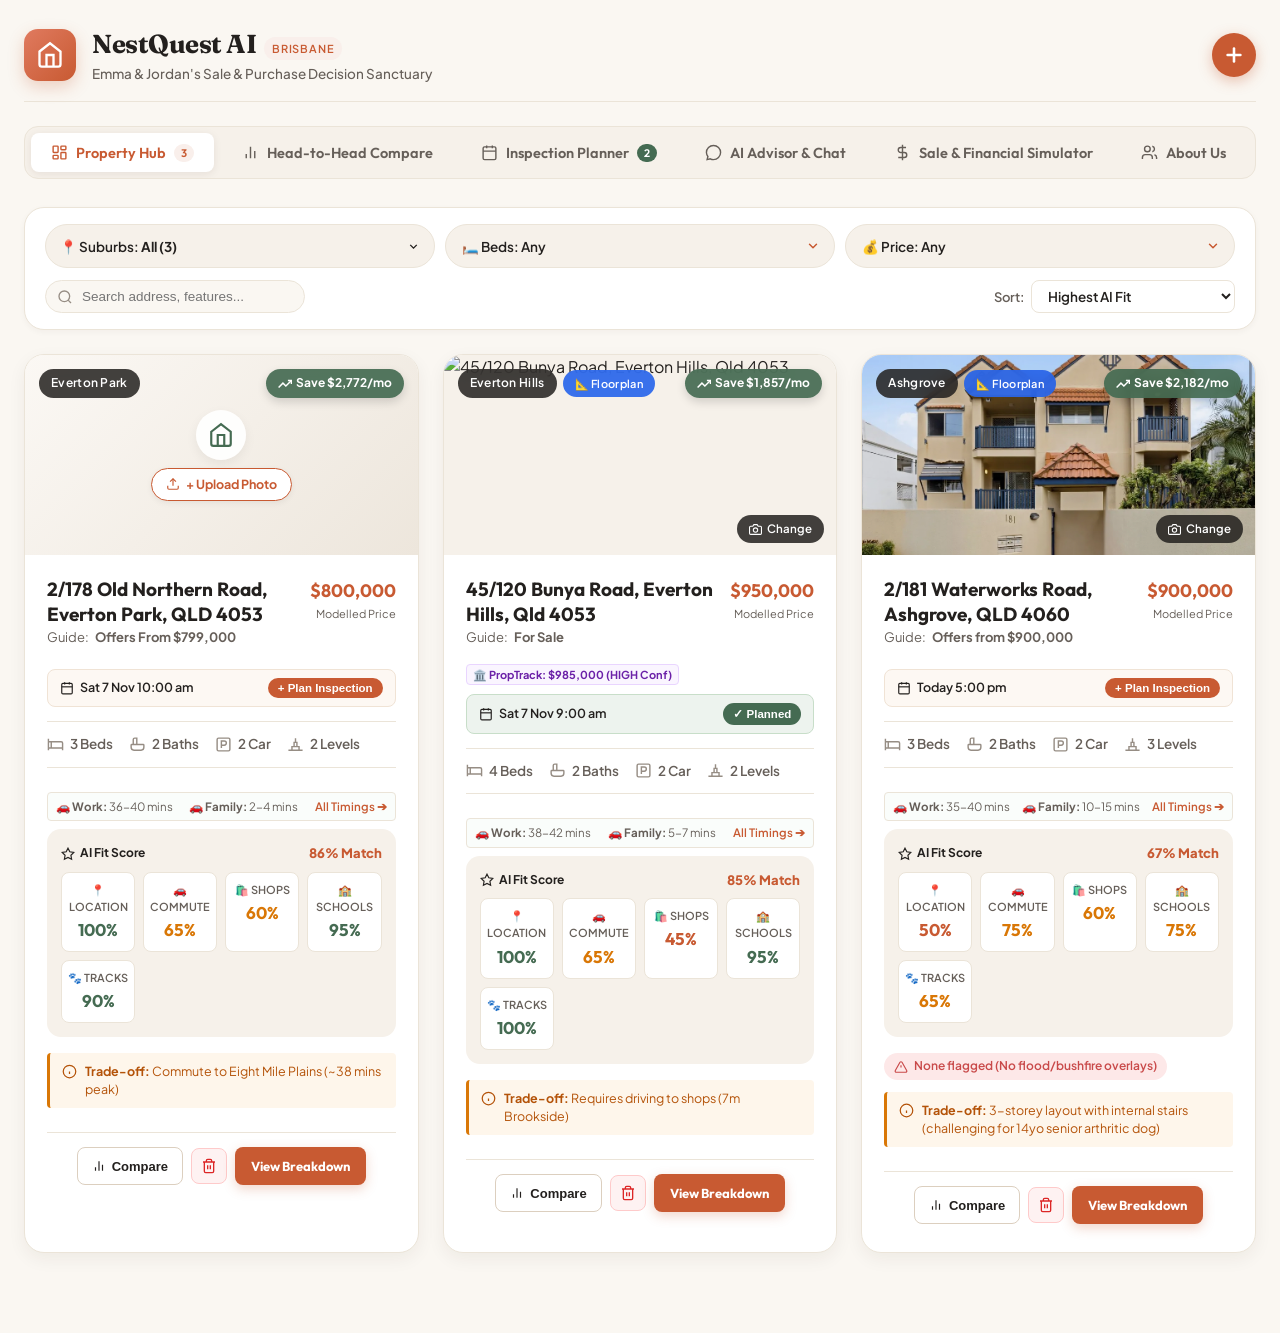
==== index.html @ 303f62ae "Add fail-safe verified URL resolver, click interceptor, localStorage sanitization, and script cache " ====
<!DOCTYPE html>
<html lang="en">
<head>
  <meta charset="UTF-8">
  <meta name="viewport" content="width=device-width, initial-scale=1.0, maximum-scale=1.0, user-scalable=no, viewport-fit=cover">
  <link rel="apple-touch-icon" href="images/apple-touch-icon.png">
  <meta name="apple-mobile-web-app-capable" content="yes">
  <meta name="apple-mobile-web-app-status-bar-style" content="default">
  <meta name="apple-mobile-web-app-title" content="NestQuest AI">
  <meta name="theme-color" content="#FAF7F2">
  <title>NestQuest AI — Emma & Jordan's Property Suite</title>
  <link rel="stylesheet" href="css/style.css">
  <link rel="icon" href="data:image/svg+xml,<svg xmlns=%22http://www.w3.org/2000/svg%22 viewBox=%220 0 100 100%22><text y=%22.9em%22 font-size=%2290%22>🏡</text></svg>">
</head>
<body>

  <div class="app-container">
    <!-- Top Header -->
    <header class="top-header">
      <div class="header-inner">
        <div class="brand-section">
          <div class="brand-icon-wrapper">
            <svg viewBox="0 0 24 24" fill="none" stroke="currentColor" stroke-width="2">
              <path d="m3 9 9-7 9 7v11a2 2 0 0 1-2 2H5a2 2 0 0 1-2-2z"/>
              <polyline points="9 22 9 12 15 12 15 22"/>
            </svg>
          </div>
          <div>
            <h1 class="brand-title">
              NestQuest AI
              <span class="brand-badge">Brisbane</span>
            </h1>
            <p class="brand-subtitle">Emma & Jordan's Sale & Purchase Decision Sanctuary</p>
          </div>
        </div>

        <button class="btn-add-property-corner" id="btn-open-add-modal" title="Add Property" aria-label="Add Property">
          <svg width="22" height="22" viewBox="0 0 24 24" fill="none" stroke="currentColor" stroke-width="2.8" stroke-linecap="round" stroke-linejoin="round">
            <line x1="12" y1="5" x2="12" y2="19"></line>
            <line x1="5" y1="12" x2="19" y2="12"></line>
          </svg>
        </button>
      </div>
    </header>

    <!-- Main Navigation Tabs -->
    <nav class="main-nav">
      <button class="nav-tab-btn active" data-tab="properties">
        <svg viewBox="0 0 24 24" fill="none" stroke="currentColor" stroke-width="2"><rect width="7" height="9" x="3" y="3" rx="1"/><rect width="7" height="5" x="14" y="3" rx="1"/><rect width="7" height="9" x="14" y="12" rx="1"/><rect width="7" height="5" x="3" y="16" rx="1"/></svg>
        Property Hub
        <span class="nav-counter" id="nav-prop-count">5</span>
      </button>

      <button class="nav-tab-btn" data-tab="compare">
        <svg viewBox="0 0 24 24" fill="none" stroke="currentColor" stroke-width="2"><line x1="18" y1="20" x2="18" y2="10"/><line x1="12" y1="20" x2="12" y2="4"/><line x1="6" y1="20" x2="6" y2="14"/></svg>
        Head-to-Head Compare
      </button>

      <button class="nav-tab-btn" data-tab="inspections">
        <svg viewBox="0 0 24 24" fill="none" stroke="currentColor" stroke-width="2"><rect x="3" y="4" width="18" height="18" rx="2" ry="2"/><line x1="16" y1="2" x2="16" y2="6"/><line x1="8" y1="2" x2="8" y2="6"/><line x1="3" y1="10" x2="21" y2="10"/></svg>
        Inspection Planner
        <span class="nav-counter" id="nav-inspection-count" style="display: none; background: var(--sage); color: white;">0</span>
      </button>

      <button class="nav-tab-btn" data-tab="advisor">
        <svg viewBox="0 0 24 24" fill="none" stroke="currentColor" stroke-width="2"><path d="M12 2a10 10 0 0 1 10 10c0 5.523-4.477 10-10 10a9.96 9.96 0 0 1-4.587-1.11L3 22l1.11-4.413A9.96 9.96 0 0 1 2 12C2 6.477 6.477 2 12 2z"/></svg>
        AI Advisor & Chat
      </button>

      <button class="nav-tab-btn" data-tab="finances">
        <svg viewBox="0 0 24 24" fill="none" stroke="currentColor" stroke-width="2"><line x1="12" y1="1" x2="12" y2="23"/><path d="M17 5H9.5a3.5 3.5 0 0 0 0 7h5a3.5 3.5 0 0 1 0 7H6"/></svg>
        Sale & Financial Simulator
      </button>

      <button class="nav-tab-btn" data-tab="about">
        <svg viewBox="0 0 24 24" fill="none" stroke="currentColor" stroke-width="2"><path d="M16 21v-2a4 4 0 0 0-4-4H6a4 4 0 0 0-4 4v2"/><circle cx="9" cy="7" r="4"/><path d="M22 21v-2a4 4 0 0 0-3-3.87"/><path d="M16 3.13a4 4 0 0 1 0 7.75"/></svg>
        About Us
      </button>
    </nav>

    <!-- TAB 1: PROPERTIES HUB -->
    <section id="view-properties" class="tab-view">
      <!-- Toolbar Filters -->
      <div class="filter-toolbar">
        <div class="filter-primary-row">
          <!-- Suburb Multi-Select Button & Popover -->
          <div class="suburb-filter-container" id="suburb-filter-container">
            <button type="button" class="filter-control filter-dropdown-btn" id="btn-toggle-suburb-dropdown" aria-expanded="false">
              <span>📍 Suburbs: <strong id="suburb-filter-summary">All</strong></span>
              <svg width="13" height="13" viewBox="0 0 24 24" fill="none" stroke="currentColor" stroke-width="2.5"><polyline points="6 9 12 15 18 9"/></svg>
            </button>
            <div class="suburb-dropdown-menu" id="suburb-dropdown-menu" style="display: none;">
              <div class="suburb-dropdown-header">
                <span>Filter by Suburb</span>
                <button type="button" class="btn-suburb-action" id="btn-clear-suburbs">Select All</button>
              </div>
              <div class="suburb-checkbox-list" id="suburb-checkbox-list">
                <!-- Populated dynamically from properties -->
              </div>
            </div>
          </div>

          <!-- Bedroom Filter -->
          <select id="filter-bedrooms" class="filter-control filter-control-select">
            <option value="all" selected>🛏️ Beds: Any</option>
            <option value="2">🛏️ 2+ Beds</option>
            <option value="3">🛏️ 3+ Beds</option>
            <option value="4">🛏️ 4+ Beds</option>
          </select>

          <!-- Price Filter -->
          <select id="filter-max-price" class="filter-control filter-control-select">
            <option value="all" selected>💰 Price: Any</option>
            <option value="850000">💰 Under $850k</option>
            <option value="900000">💰 Under $900k</option>
            <option value="950000">💰 Under $950k</option>
            <option value="1000000">💰 Under $1.0M</option>
            <option value="1050000">💰 Under $1.05M</option>
            <option value="1100000">💰 Under $1.1M</option>
          </select>
        </div>

        <div class="filter-secondary-row">
          <div class="search-input-wrapper">
            <svg class="search-icon" width="16" height="16" viewBox="0 0 24 24" fill="none" stroke="currentColor" stroke-width="2"><circle cx="11" cy="11" r="8"></circle><line x1="21" y1="21" x2="16.65" y2="16.65"></line></svg>
            <input type="text" id="property-search" placeholder="Search address, features...">
          </div>

          <div style="display: flex; align-items: center; gap: 6px;">
            <span style="font-size: 13px; color: var(--text-muted); font-weight: 600;">Sort:</span>
            <select id="sort-select" style="padding: 6px 12px; border-radius: var(--radius-sm); border: 1px solid var(--border-light); font-size: 13.5px; font-family: var(--font-sans); background: white; color: #23201E !important; -webkit-text-fill-color: #23201E !important; font-weight: 600;">
              <option value="overall">Highest AI Fit</option>
              <option value="emma">Emma Match %</option>
              <option value="jordan">Jordan Match %</option>
              <option value="pets">Fur Babies Safety</option>
              <option value="savings">Highest Monthly Savings</option>
              <option value="price-asc">Price (Low to High)</option>
              <option value="price-desc">Price (High to Low)</option>
            </select>
          </div>
        </div>
      </div>

      <!-- Properties Grid -->
      <div class="properties-grid" id="properties-grid"></div>
    </section>

    <!-- TAB 2: HEAD-TO-HEAD COMPARE -->
    <section id="view-compare" class="tab-view" style="display: none;">
      <div id="comparison-view-content"></div>
    </section>

    <!-- TAB: INSPECTION PLANNER -->
    <section id="view-inspections" class="tab-view" style="display: none;">
      <div id="inspections-view-content"></div>
    </section>

    <!-- TAB 3: AI ADVISOR & CHAT -->
    <section id="view-advisor" class="tab-view" style="display: none;">
      <div class="ai-advisor-layout">
        <!-- Sidebar with Presets -->
        <aside class="advisor-sidebar">
          <div>
            <h4 style="font-family: var(--font-serif); font-size: 18px; margin-bottom: 6px;">Decision Prompts</h4>
            <p style="font-size: 13px; color: var(--text-muted);">Instant AI analysis tailored to your family setup:</p>
          </div>

          <div class="quick-prompts-list">
            <button class="prompt-btn">🐾 Which property is safest for our 14yo dog & 16yo cat?</button>
            <button class="prompt-btn">⚖️ Break down the Morningside vs Everton compromise</button>
            <button class="prompt-btn">💰 Which property frees up the most monthly cash?</button>
            <button class="prompt-btn">⚠️ Explain the flood & overland flow risks</button>
            <button class="prompt-btn">🚗 Eight Mile Plains commute analysis</button>
          </div>

          <div style="background: var(--bg-card-subtle); padding: 14px; border-radius: var(--radius-md); font-size: 12.5px; color: var(--text-muted); line-height: 1.4;">
            💡 <em>Antigravity Advisor considers your $1.4M home equity release, commute to Eight Mile Plains, and 4 fur babies.</em>
          </div>
        </aside>

        <!-- Chat Panel -->
        <div class="chat-panel">
          <div class="chat-history" id="chat-history-container"></div>
          <div class="chat-input-bar">
            <input type="text" id="ai-chat-input" placeholder="Ask about properties, compromises, loan savings, or dog accessibility...">
            <button class="btn-primary" id="btn-send-chat">
              <svg width="17" height="17" viewBox="0 0 24 24" fill="none" stroke="currentColor" stroke-width="2"><line x1="22" y1="2" x2="11" y2="13"></line><polygon points="22 2 15 22 11 13 2 9 22 2"></polygon></svg>
              Ask
            </button>
          </div>
        </div>
      </div>
    </section>

    <!-- TAB 4: FINANCIAL SIMULATOR -->
    <section id="view-finances" class="tab-view" style="display: none;">
      <div id="financial-simulator-content"></div>
    </section>

    <!-- TAB 5: ABOUT US (WHO WE ARE & LIFE ANCHORS) -->
    <section id="view-about" class="tab-view" style="display: none;">
      <div id="about-view-content"></div>
    </section>
    <section id="view-compass" class="tab-view" style="display: none;">
      <div id="compass-view-content"></div>
    </section>

    <!-- ADD / IMPORT PROPERTY MODAL -->
  <div class="modal-backdrop" id="add-property-modal">
    <div class="modal-card">
      <button class="modal-close-btn" id="btn-close-add-modal">✕</button>
      <h2 class="modal-header-title">Add New Candidate Property</h2>
      <p class="modal-header-subtitle">Drop screenshots into chat for instant AI extraction, paste listing text, or enter manually.</p>

      <!-- Import Subtabs -->
      <div style="display: flex; gap: 8px; margin-bottom: 24px; border-bottom: 1px solid var(--border-light); padding-bottom: 12px; flex-wrap: wrap;">
        <button class="filter-pill active import-tab-btn" data-mode="ai">💬 Drop Screenshots to AI (Recommended)</button>
        <button class="filter-pill import-tab-btn" data-mode="paste">📋 Quick Text Paste</button>
        <button class="filter-pill import-tab-btn" data-mode="form">✍️ Manual Form</button>
      </div>

      <!-- Pane 0: AI Chat Drop (Primary Recommended Workflow) -->
      <div id="import-pane-ai" class="import-subtab-pane">
        <div style="background: linear-gradient(135deg, #F4F7F4 0%, #E8F0E9 100%); border: 1.5px solid var(--sage-light, #C8DEC9); border-radius: var(--radius-md); padding: 22px; margin-bottom: 16px;">
          <div style="display: flex; align-items: center; gap: 12px; margin-bottom: 14px;">
            <div style="width: 48px; height: 48px; background: var(--sage); border-radius: 50%; display: flex; align-items: center; justify-content: center; font-size: 24px; color: white; flex-shrink: 0; box-shadow: var(--shadow-sm);">
              🤖
            </div>
            <div>
              <h3 style="font-family: var(--font-serif); font-size: 20px; color: var(--sage); margin: 0 0 3px 0;">
                The 1-Step Workflow: Just Drop Screenshots in Chat!
              </h3>
              <p style="font-size: 13px; color: var(--text-muted); margin: 0;">
                Zero setup needed. No bookmarklets, no scraping errors, no tedious form typing.
              </p>
            </div>
          </div>

          <div style="background: white; border-radius: var(--radius-sm); padding: 16px 18px; border: 1px solid var(--border-light); margin-bottom: 14px;">
            <h4 style="font-size: 14px; font-weight: 700; color: var(--text-main); margin-bottom: 10px; display: flex; align-items: center; gap: 6px;">
              📱 How it works on your phone:
            </h4>
            <ol style="margin-left: 20px; font-size: 13.5px; line-height: 1.75; color: var(--text-main);">
              <li>Whenever you or Emma find a house on <strong>Realestate.com.au</strong> or <strong>Domain</strong> on your phone:</li>
              <li>Take 1 or 2 quick screenshots of the <strong>photos, price & specs</strong> (or copy the link/text).</li>
              <li>Drop them right here into your <strong>Antigravity AI Assistant chat</strong>!</li>
            </ol>
          </div>

          <div style="background: #FDF8F3; border-left: 3px solid var(--terracotta); padding: 14px; border-radius: 4px; font-size: 13px; color: var(--text-main); line-height: 1.55;">
            <strong>✨ Your AI Assistant automatically:</strong>
            <ul style="margin: 6px 0 0 18px; padding: 0;">
              <li>Extracts address, bedrooms, bathrooms, car spaces, storeys & courtyard</li>
              <li>Crops high-res facade photos and saves architectural floor plans</li>
              <li>Cross-references Property.com.au / PropTrack automated valuations</li>
              <li>Calculates exact Google Maps drive & transit commute times to all family anchors</li>
              <li>Runs the financial simulator & calculates your exact monthly cash freed up</li>
              <li>Scores Emma, Jordan & Fur Baby accessibility match</li>
              <li>Uploads it straight into your live Property Hub!</li>
            </ul>
          </div>

          <div style="text-align: center; margin-top: 18px;">
            <button type="button" class="btn-primary" style="background: var(--sage); border-color: var(--sage); padding: 12px 24px; font-size: 14px; font-weight: 700;" onclick="app.closeAddModal(); app.switchTab('advisor');">
              💬 Open AI Chat to Drop Screenshots ➔
            </button>
          </div>
        </div>
      </div>

      <!-- Pane 1: Smart Paste -->
      <div id="import-pane-paste" class="import-subtab-pane" style="display: none;">
        <div class="form-group" style="margin-bottom: 16px;">
          <div style="display: flex; justify-content: space-between; align-items: baseline; margin-bottom: 4px;">
            <label>Paste Property Description or Raw Listing Text</label>
            <button type="button" id="btn-sample-paste" style="background: none; border: none; color: var(--terracotta); font-size: 12.5px; font-weight: 600; cursor: pointer; text-decoration: underline;">
              Try Sample Listing Text
            </button>
          </div>
          <div style="background: var(--bg-card-subtle); padding: 10px 14px; border-radius: var(--radius-sm); font-size: 12px; color: var(--text-muted); margin-bottom: 10px;">
            <strong>How to use:</strong> Select & copy any text from the property page on Realestate.com.au or Domain, paste it below, and click <strong>AI Parse Text</strong>!
          </div>
          <textarea id="paste-text-input" rows="5" placeholder="Copy & paste any listing text or description here (e.g. '12/40 Wynnum Rd, Morningside. Offers over $950k, 3 Bed, 2 Bath, 2 Car, private courtyard, body corp $1,100 pq...')..."></textarea>
          <div style="display: flex; gap: 10px; margin-top: 10px;">
            <button class="btn-primary" id="btn-parse-paste" type="button">AI Parse Text ➔</button>
          </div>
          <div id="paste-status" style="font-size: 13px; margin-top: 8px;"></div>
        </div>
      </div>

      <!-- Pane 2: Main Form -->
      <div id="import-pane-form" class="import-subtab-pane" style="display: none;">
        <form id="add-property-form">
          <div class="form-grid">
            <div class="form-group">
              <label>Street Address *</label>
              <input type="text" id="form-address" required placeholder="e.g. 5/12 Richmond Road">
            </div>

            <div class="form-group">
              <label>Suburb *</label>
              <select id="form-suburb" required>
                <option value="Ashgrove">Ashgrove</option>
                <option value="Everton Hills">Everton Hills</option>
                <option value="Everton Park">Everton Park</option>
                <option value="Morningside">Morningside</option>
                <option value="McDowall">McDowall</option>
                <option value="Camp Hill">Camp Hill</option>
                <option value="Stafford">Stafford</option>
                <option value="Mitchelton">Mitchelton</option>
                <option value="Kedron">Kedron</option>
                <option value="Coorparoo">Coorparoo</option>
                <option value="Other">Other Brisbane Suburb</option>
              </select>
            </div>

            <div class="form-group">
              <label>Advertised Guide Price</label>
              <input type="text" id="form-guide" placeholder="e.g. Offers over $950,000">
            </div>

            <div class="form-group">
              <label>Modelled Purchase Price ($ AUD) *</label>
              <input type="number" id="form-modelled-price" required value="950000" step="5000">
            </div>

            <div class="form-group">
              <label>Bedrooms</label>
              <input type="number" id="form-bedrooms" value="3" min="1" max="6">
            </div>

            <div class="form-group">
              <label>Bathrooms</label>
              <input type="number" id="form-bathrooms" value="2" step="0.5" min="1" max="5">
            </div>

            <div class="form-group">
              <label>Parking Setup</label>
              <input type="text" id="form-parking" placeholder="e.g. Side-by-side double garage">
            </div>

            <div class="form-group">
              <label>Levels / Storeys</label>
              <select id="form-levels">
                <option value="1">1 Level (Single Level)</option>
                <option value="2" selected>2 Levels (Townhouse)</option>
                <option value="3">3 Levels (Tri-level)</option>
              </select>
            </div>

            <div class="form-group">
              <label>Outdoor Space</label>
              <select id="form-outdoor">
                <option value="Private courtyard" selected>Private Courtyard (Great for Pets)</option>
                <option value="Fenced yard / garden">Fenced Yard / Garden</option>
                <option value="Balconies only">Balconies Only (Stairs for Pets)</option>
              </select>
            </div>

            <div class="form-group">
              <label>Body Corporate ($ / Quarter)</label>
              <input type="number" id="form-body-corp" value="1200" step="50">
            </div>

            <div class="form-group">
              <label>Brisbane Council Risk Overlays</label>
              <select id="form-risk">
                <option value="None flagged" selected>None Flagged (Clean)</option>
                <option value="Flood overlay flagged">Flood Overlay Flagged</option>
                <option value="Overland flow flagged">Overland Flow Flagged</option>
                <option value="Bushfire overlay flagged">Bushfire Overlay Flagged</option>
              </select>
            </div>

            <div class="form-group">
              <label>Key Compromise / Trade-off</label>
              <input type="text" id="form-compromise" placeholder="e.g. 1 car garage or stairs for 14yo dog">
            </div>

            <div class="form-group form-group-full">
              <label>Online Listing Link</label>
              <input type="url" id="form-link" placeholder="https://www.realestate.com.au/...">
            </div>

            <div class="form-group form-group-full">
              <label>Hero Photo URL</label>
              <input type="url" id="form-image-url" placeholder="https://images.unsplash.com/...">
            </div>

            <div class="form-group form-group-full">
              <label>Personal Notes & Impressions</label>
              <textarea id="form-notes" rows="3" placeholder="Inspection impressions, Emma's thoughts, Jordan's feedback..."></textarea>
            </div>
          </div>

          <div style="display: flex; justify-content: flex-end; gap: 12px; margin-top: 24px;">
            <button class="btn-secondary" type="button" onclick="app.closeAddModal()">Cancel</button>
            <button class="btn-primary" type="submit">Save & Run AI Evaluation</button>
          </div>
        </form>
      </div>
    </div>
  </div>

  <!-- PROPERTY DETAIL DRAWER MODAL -->
  <div class="modal-backdrop" id="detail-drawer-modal">
    <div class="modal-card" style="max-width: 840px;">
      <button class="modal-close-btn" onclick="document.getElementById('detail-drawer-modal').classList.remove('open')">✕</button>
      <div id="detail-drawer-content"></div>
    </div>
  </div>

  <!-- HIGH-RES FLOORPLAN VIEWER MODAL -->
  <div class="modal-backdrop" id="floorplan-viewer-modal">
    <div class="modal-card" style="max-width: 960px; max-height: 92vh; text-align: center; padding: 24px;">
      <button class="modal-close-btn" onclick="document.getElementById('floorplan-viewer-modal').classList.remove('open')">✕</button>
      <h3 id="floorplan-modal-title" style="font-family: var(--font-serif); font-size: 20px; margin-bottom: 12px; text-align: left;">Architectural Floor Plan</h3>
      <div style="overflow: auto; max-height: 75vh; border: 1px solid var(--border-light); border-radius: var(--radius-md); background: white; padding: 12px;">
        <img id="floorplan-modal-img" src="" style="max-width: 100%; height: auto; display: block; margin: 0 auto;" alt="Property Floor Plan">
      </div>
      <div style="display: flex; justify-content: flex-end; margin-top: 14px;">
        <button class="btn-primary" onclick="document.getElementById('floorplan-viewer-modal').classList.remove('open')">Close Floor Plan</button>
      </div>
    </div>
  </div>


  <!-- INLINE PROPERTY SPEC EDITOR MODAL -->
  <div class="modal-backdrop" id="spec-edit-modal">
    <div class="modal-card" style="max-width: 460px; padding: 24px;">
      <button class="modal-close-btn" onclick="app.closeSpecEditModal()">✕</button>
      <h3 id="spec-edit-modal-title" style="font-family: var(--font-serif); font-size: 20px; margin-bottom: 8px;">Edit Property Detail</h3>
      <p id="spec-edit-modal-subtitle" style="font-size: 13px; color: var(--text-muted); margin-bottom: 16px;">Update value and recalculate AI scores.</p>
      <div id="spec-edit-modal-body"></div>
      <div style="display: flex; justify-content: flex-end; gap: 10px; margin-top: 20px;">
        <button class="btn-secondary" type="button" onclick="app.closeSpecEditModal()">Cancel</button>
        <button class="btn-primary" type="button" onclick="app.saveSpecEdit()">Save Changes</button>
      </div>
    </div>
  </div>

  <!-- BODY CORPORATE EDITOR MODAL -->
  <div class="modal-backdrop" id="bodycorp-edit-modal">
    <div class="modal-card" style="max-width: 480px; padding: 24px;">
      <button class="modal-close-btn" onclick="app.closeBodyCorpModal()">✕</button>
      <h3 style="font-family: var(--font-serif); font-size: 20px; margin-bottom: 6px;">🏢 Edit Body Corporate</h3>
      <p style="font-size: 13px; color: var(--text-muted); margin-bottom: 16px;">
        Enter either Weekly, Monthly, or Quarterly. The other amounts update automatically.
      </p>
      <div style="display: flex; flex-direction: column; gap: 14px;">
        <div class="form-group">
          <label style="font-size: 13px; font-weight: 700; color: var(--text-main);">Weekly Body Corporate ($/wk):</label>
          <div style="position: relative;">
            <span style="position: absolute; left: 12px; top: 10px; font-weight: 700; color: var(--text-muted);">$</span>
            <input type="number" id="edit-bc-weekly" style="padding-left: 26px;" step="1" oninput="app.handleBcInput('weekly')">
          </div>
          <span style="font-size: 11.5px; color: var(--text-muted);">e.g. /wk for Bunya Road, /wk for Rogers Parade</span>
        </div>
        <div class="form-group">
          <label style="font-size: 13px; font-weight: 700; color: var(--text-main);">Monthly Body Corporate ($/mo):</label>
          <div style="position: relative;">
            <span style="position: absolute; left: 12px; top: 10px; font-weight: 700; color: var(--text-muted);">$</span>
            <input type="number" id="edit-bc-monthly" style="padding-left: 26px;" step="1" oninput="app.handleBcInput('monthly')">
          </div>
        </div>
        <div class="form-group">
          <label style="font-size: 13px; font-weight: 700; color: var(--text-main);">Quarterly Body Corporate ($/qtr):</label>
          <div style="position: relative;">
            <span style="position: absolute; left: 12px; top: 10px; font-weight: 700; color: var(--text-muted);">$</span>
            <input type="number" id="edit-bc-quarterly" style="padding-left: 26px;" step="1" oninput="app.handleBcInput('quarterly')">
          </div>
        </div>
      </div>
      <div style="display: flex; justify-content: flex-end; gap: 10px; margin-top: 22px;">
        <button class="btn-secondary" type="button" onclick="app.closeBodyCorpModal()">Cancel</button>
        <button class="btn-primary" type="button" onclick="app.saveBodyCorpEdit()">Save Body Corporate</button>
      </div>
    </div>
  </div>

  <!-- PARKING EDITOR MODAL -->
  <div class="modal-backdrop" id="parking-edit-modal">
    <div class="modal-card" style="max-width: 460px; padding: 24px;">
      <button class="modal-close-btn" onclick="app.closeParkingModal()">✕</button>
      <h3 style="font-family: var(--font-serif); font-size: 20px; margin-bottom: 6px;">🚗 Edit Parking Configuration</h3>
      <p style="font-size: 13px; color: var(--text-muted); margin-bottom: 16px;">
        Set vehicle spaces and garage layout (vital for Jordan's vehicle and storage needs).
      </p>
      <div style="display: flex; flex-direction: column; gap: 14px;">
        <div class="form-group">
          <label style="font-size: 13px; font-weight: 700;">Number of Car Spaces:</label>
          <select id="edit-parking-spaces">
            <option value="1">1 Car Space</option>
            <option value="2">2 Car Spaces</option>
            <option value="3">3 Car Spaces</option>
            <option value="4">4+ Car Spaces</option>
          </select>
        </div>
        <div class="form-group">
          <label style="font-size: 13px; font-weight: 700;">Parking / Garage Type:</label>
          <select id="edit-parking-type">
            <option value="Double lockup garage (side-by-side)">Double lockup garage (side-by-side)</option>
            <option value="2 car tandem lockup garage">2 car tandem lockup garage</option>
            <option value="Single lockup garage + carport">Single lockup garage + carport</option>
            <option value="Single lockup garage">Single lockup garage</option>
            <option value="Covered carport">Covered carport</option>
            <option value="Open off-street bay">Open off-street bay</option>
          </select>
        </div>
      </div>
      <div style="display: flex; justify-content: flex-end; gap: 10px; margin-top: 22px;">
        <button class="btn-secondary" type="button" onclick="app.closeParkingModal()">Cancel</button>
        <button class="btn-primary" type="button" onclick="app.saveParkingEdit()">Save Parking</button>
      </div>
    </div>
  </div>

  <!-- INSPECTION TIME EDITOR MODAL -->
  <div class="modal-backdrop" id="inspection-edit-modal">
    <div class="modal-card" style="max-width: 480px; padding: 24px;">
      <button class="modal-close-btn" onclick="app.closeInspectionModal()">✕</button>
      <h3 style="font-family: var(--font-serif); font-size: 20px; margin-bottom: 6px;">🗓️ Open Inspection Time</h3>
      <p style="font-size: 13px; color: var(--text-muted); margin-bottom: 16px;">
        Add or update the upcoming open home inspection slot.
      </p>
      <div class="form-group">
        <label style="font-size: 13px; font-weight: 700;">Inspection Schedule Text:</label>
        <input type="text" id="edit-inspection-input" placeholder="e.g. Sat 7 Nov 9:00 am - 9:30 am">
      </div>
      <div style="margin-top: 10px;">
        <span style="font-size: 11.5px; font-weight: 700; color: var(--text-muted);">Quick Presets:</span>
        <div class="suggestion-chips-container" style="margin-top: 6px;">
          <button type="button" class="suggestion-chip" onclick="document.getElementById('edit-inspection-input').value='Sat 7 Nov 9:00 am'">Sat 7 Nov 9:00 am</button>
          <button type="button" class="suggestion-chip" onclick="document.getElementById('edit-inspection-input').value='Sat 7 Nov 10:15 am'">Sat 7 Nov 10:15 am</button>
          <button type="button" class="suggestion-chip" onclick="document.getElementById('edit-inspection-input').value='Sat 7 Nov 11:30 am'">Sat 7 Nov 11:30 am</button>
          <button type="button" class="suggestion-chip" onclick="document.getElementById('edit-inspection-input').value='Thu 5 Nov 4:30 pm'">Thu 5 Nov 4:30 pm</button>
          <button type="button" class="suggestion-chip" onclick="document.getElementById('edit-inspection-input').value='By Private Appointment'">By Appointment</button>
        </div>
      </div>
      <div style="display: flex; justify-content: flex-end; gap: 10px; margin-top: 22px;">
        <button class="btn-secondary" type="button" onclick="app.closeInspectionModal()">Cancel</button>
        <button class="btn-primary" type="button" onclick="app.saveInspectionEdit()">Save Inspection</button>
      </div>
    </div>
  </div>

  <!-- LIFE ANCHOR DESTINATION & ADDRESS MODAL -->
  <div class="modal-backdrop" id="anchor-edit-modal">
    <div class="modal-card" style="max-width: 540px; padding: 24px;">
      <button class="modal-close-btn" onclick="app.closeAnchorModal()">✕</button>
      <h3 id="anchor-modal-title" style="font-family: var(--font-serif); font-size: 20px; margin-bottom: 6px;">📍 Life Anchor Destination</h3>
      <p style="font-size: 13px; color: var(--text-muted); margin-bottom: 16px;">
        Set destination name and street address. NestQuest AI links directly to Google Maps and calculates commute timings for every townhouse.
      </p>
      <div style="display: flex; flex-direction: column; gap: 14px;">
        <div class="form-group">
          <label style="font-size: 13px; font-weight: 700;">Destination Name:</label>
          <input type="text" id="edit-anchor-name" placeholder="e.g. Callum & Kaitlin, Eight Mile Plains Work, Gym...">
        </div>
        <div class="form-group">
          <label style="font-size: 13px; font-weight: 700;">Street Address or Suburb (Google Maps Verified):</label>
          <input type="text" id="edit-anchor-address" list="suggested-brisbane-addresses" placeholder="e.g. Rogers Parade West, Everton Park QLD 4053" oninput="app.updateAnchorMapsPreview()">
          <datalist id="suggested-brisbane-addresses">
            <option value="81 Technology Office Park, Eight Mile Plains QLD 4113">Work (Eight Mile Plains)</option>
            <option value="Rogers Parade West, Everton Park QLD 4053">Callum & Kaitlin</option>
            <option value="Carindale / Belmont QLD 4152">Emma's Parents</option>
            <option value="Strathpine QLD 4500">Jordan's Parents</option>
            <option value="Queen Street Mall, Brisbane City QLD 4000">Brisbane CBD</option>
            <option value="Airport Drive, Brisbane Airport QLD 4008">Brisbane Airport</option>
            <option value="Brookside Shopping Centre, 159 Osborne Rd, Mitchelton QLD 4053">Brookside Shopping Centre</option>
            <option value="Wynnum Road Cafés, Morningside QLD 4170">Wynnum Rd Cafés</option>
            <option value="Westfield Chermside, Gympie Rd, Chermside QLD 4032">Westfield Chermside</option>
            <option value="Ferny Grove Train Station, Ferny Grove QLD 4055">Ferny Grove Station</option>
            <option value="South Bank Parklands, South Brisbane QLD 4101">South Bank</option>
          </datalist>
        </div>
        <div>
          <span style="font-size: 11.5px; font-weight: 700; color: var(--text-muted);">Quick Address Presets:</span>
          <div class="suggestion-chips-container" style="margin-top: 6px;">
            <button type="button" class="suggestion-chip" onclick="app.setAnchorAddressPreset('81 Technology Office Park, Eight Mile Plains QLD 4113')">📍 Eight Mile Plains Work</button>
            <button type="button" class="suggestion-chip" onclick="app.setAnchorAddressPreset('Rogers Parade West, Everton Park QLD 4053')">📍 Callum & Kaitlin</button>
            <button type="button" class="suggestion-chip" onclick="app.setAnchorAddressPreset('Carindale / Belmont QLD 4152')">📍 Emma's Parents</button>
            <button type="button" class="suggestion-chip" onclick="app.setAnchorAddressPreset('Strathpine QLD 4500')">📍 Jordan's Parents</button>
            <button type="button" class="suggestion-chip" onclick="app.setAnchorAddressPreset('Brookside Shopping Centre, 159 Osborne Rd, Mitchelton QLD 4053')">📍 Brookside Retail</button>
            <button type="button" class="suggestion-chip" onclick="app.setAnchorAddressPreset('Wynnum Road Cafés, Morningside QLD 4170')">📍 Morningside Cafés</button>
            <button type="button" class="suggestion-chip" onclick="app.setAnchorAddressPreset('Queen Street Mall, Brisbane City QLD 4000')">📍 Brisbane CBD</button>
            <button type="button" class="suggestion-chip" onclick="app.setAnchorAddressPreset('Airport Drive, Brisbane Airport QLD 4008')">📍 Brisbane Airport</button>
          </div>
        </div>
        <div id="anchor-maps-preview" style="font-size: 12px; color: var(--sage); padding: 8px 12px; background: var(--bg-sage-soft); border-radius: 4px; display: none;"></div>
      </div>
      <div style="display: flex; justify-content: flex-end; gap: 10px; margin-top: 22px;">
        <button class="btn-secondary" type="button" onclick="app.closeAnchorModal()">Cancel</button>
        <button class="btn-primary" type="button" onclick="app.saveAnchorModal()">Save Destination</button>
      </div>
    </div>
  </div>

  <!-- ADD BUDGET CATEGORY MODAL -->
  <div class="modal-backdrop" id="budget-category-modal">
    <div class="modal-card" style="max-width: 440px; padding: 24px;">
      <button class="modal-close-btn" onclick="app.closeBudgetCategoryModal()">✕</button>
      <h3 style="font-family: var(--font-serif); font-size: 20px; margin-bottom: 6px;">+ Add Budget Category</h3>
      <p style="font-size: 13px; color: var(--text-muted); margin-bottom: 16px;">
        Add a regular household expense or savings category.
      </p>
      <div style="display: flex; flex-direction: column; gap: 14px;">
        <div class="form-group">
          <label style="font-size: 13px; font-weight: 700;">Category Name:</label>
          <input type="text" id="new-budget-name" placeholder="e.g. Health & Fitness, Entertainment, Dining...">
        </div>
        <div class="form-group">
          <label style="font-size: 13px; font-weight: 700;">Expense Amount ($ AUD):</label>
          <input type="number" id="new-budget-amount" placeholder="e.g. 50" step="1">
        </div>
        <div class="form-group">
          <label style="font-size: 13px; font-weight: 700;">Billing Frequency:</label>
          <select id="new-budget-freq" style="padding: 10px; font-size: 14px; border-radius: 4px; border: 1px solid var(--border-medium);">
            <option value="weekly">Weekly ($/wk)</option>
            <option value="monthly">Monthly ($/mo)</option>
            <option value="yearly">Yearly ($/yr)</option>
          </select>
        </div>
      </div>
      <div style="display: flex; justify-content: flex-end; gap: 10px; margin-top: 22px;">
        <button class="btn-secondary" type="button" onclick="app.closeBudgetCategoryModal()">Cancel</button>
        <button class="btn-primary" type="button" onclick="app.saveNewBudgetCategory()">Add Category</button>
      </div>
    </div>
  </div>

  <!-- Mobile Phone Connection Modal -->
  <div class="modal-backdrop" id="mobile-connect-modal">
    <div class="modal-card" style="max-width: 520px; padding: 26px;">
      <button class="modal-close-btn" onclick="app.closeMobileConnectModal()">✕</button>
      <div style="display: flex; align-items: center; gap: 10px; margin-bottom: 6px;">
        <span style="font-size: 26px;">📱</span>
        <h3 style="font-family: var(--font-serif); font-size: 22px; margin: 0; color: var(--text-main);">
          Use on Jordan & Emma's Phones
        </h3>
      </div>
      <p style="font-size: 13.5px; color: var(--text-muted); margin-bottom: 20px; line-height: 1.5;">
        NestQuest AI is fully mobile-optimised. Both of you can browse townhouses, view floor plans, check driving times, and log inspection ratings simultaneously right from your phones!
      </p>

      <!-- Card 1: Home Wi-Fi Setup -->
      <div style="background: #FFFDF9; border: 1.5px solid #F0E3D5; border-radius: var(--radius-md); padding: 18px; margin-bottom: 16px;">
        <div style="display: flex; justify-content: space-between; align-items: center; margin-bottom: 12px;">
          <strong style="font-size: 15px; color: var(--text-main); display: flex; align-items: center; gap: 6px;">
            📶 Option 1: At Home (Same Wi-Fi)
          </strong>
          <span style="font-size: 11px; font-weight: 700; background: var(--bg-sage-soft); color: var(--sage); padding: 3px 8px; border-radius: 12px;">READY NOW</span>
        </div>

        <div style="display: flex; gap: 18px; align-items: center; flex-wrap: wrap;">
          <div style="background: white; padding: 10px; border: 1px solid var(--border-medium); border-radius: var(--radius-sm); text-align: center;">
            <img src="https://api.qrserver.com/v1/create-qr-code/?size=160x160&data=http%3A%2F%2F192.168.1.30%3A8550" alt="Scan to open on phone" width="140" height="140" style="display: block;">
            <span style="font-size: 10px; color: var(--text-muted); margin-top: 4px; display: block;">Point Camera to Scan</span>
          </div>

          <div style="flex: 1; min-width: 200px;">
            <div style="font-size: 12.5px; color: var(--text-muted); margin-bottom: 6px;">Or type this URL into Safari/Chrome:</div>
            <div style="background: white; border: 1px solid var(--border-medium); border-radius: 4px; padding: 8px 10px; font-family: monospace; font-size: 14px; font-weight: 700; color: var(--terracotta); display: flex; justify-content: space-between; align-items: center;">
              <span>http://192.168.1.30:8550</span>
              <button type="button" class="btn-secondary" style="padding: 2px 8px; font-size: 11px;" onclick="navigator.clipboard.writeText('http://192.168.1.30:8550'); alert('Copied URL to clipboard!');">Copy</button>
            </div>
            <div style="font-size: 11.5px; color: var(--text-muted); margin-top: 6px;">
              Alternative: <code style="color: var(--text-main);">http://Emmas-MacBook-Air.local:8550</code>
            </div>
          </div>
        </div>

        <div style="background: var(--bg-card-subtle); border-radius: var(--radius-sm); padding: 10px 14px; margin-top: 14px; font-size: 12.5px; color: var(--text-main); line-height: 1.45;">
          <strong>📲 How to save it as an App on your Home Screen:</strong>
          <div style="margin-top: 4px;">• <strong>iPhone (Safari):</strong> Tap the <strong>Share</strong> button (box with upward arrow) ➔ Scroll down & tap <strong>"Add to Home Screen"</strong>.</div>
          <div style="margin-top: 2px;">• <strong>Android (Chrome):</strong> Tap the <strong>3 dots (menu)</strong> ➔ Tap <strong>"Add to Home screen"</strong> (or "Install app").</div>
        </div>
      </div>

      <!-- Card 2: Away from Home / 4G Inspections -->
      <div style="background: #FAFDFB; border: 1px solid var(--border-light); border-radius: var(--radius-md); padding: 14px 16px; font-size: 13px;">
        <strong style="color: var(--text-main); display: flex; align-items: center; gap: 6px; margin-bottom: 6px;">
          🚗 Option 2: Out at Open Home Inspections (4G / 5G Mobile Data)
        </strong>
        <p style="color: var(--text-muted); margin: 0 0 10px 0; font-size: 12.5px; line-height: 1.45;">
          The local Wi-Fi address works while you are at home or when the Mac is on the same network. When you're out driving between inspections on Saturday, you have two great options:
        </p>
        <div style="display: flex; flex-direction: column; gap: 6px; font-size: 12px; color: var(--text-main);">
          <div>• <strong>Free Cloud URL (Vercel / Netlify / GitHub Pages):</strong> We can deploy this static suite in 1 minute to a private live URL like <code>https://nestquest.vercel.app</code> that you and Emma can access anywhere on Earth from your phones.</div>
          <div>• <strong>Personal Hotspot:</strong> Connect your Mac to your phone's personal hotspot in the car, or run a free Cloudflare tunnel.</div>
        </div>
      </div>

      <div style="display: flex; justify-content: flex-end; margin-top: 20px;">
        <button class="btn-primary" type="button" onclick="app.closeMobileConnectModal()">Got it, thanks!</button>
      </div>
    </div>
  </div>

  <!-- Scripts -->
  <script src="js/calculator.js?v=20261104_1625"></script>
  <script src="js/ai-engine.js?v=20261104_1625"></script>
  <script src="js/scraper.js?v=20261104_1625"></script>
  <script src="js/app.js?v=20261104_1625"></script>
</body>
</html>
---- css/style.css ----
/* -------------------------------------------------------------
   NestQuest AI / Property Hunter - Warm & Modern Design System
   Designed for Jordan & Emma's Home Sale & Purchase Journey
   ------------------------------------------------------------- */

@import url('https://fonts.googleapis.com/css2?family=Fraunces:ital,opsz,wght@0,9..144,400;0,9..144,600;0,9..144,700;1,9..144,400&family=Plus+Jakarta+Sans:wght@400;500;600;700&family=Outfit:wght@400;500;600;700&display=swap');

:root {
  /* Warm modern color palette */
  --bg-main: #FAF7F2;
  --bg-card: #FFFFFF;
  --bg-card-subtle: #F6F1EA;
  --bg-accent-soft: #F9EFEB;
  --bg-sage-soft: #EDF3EE;
  --bg-amber-soft: #FEF6EB;

  --border-light: #EBE4D8;
  --border-medium: #DCCFBF;
  --border-focus: #C85A32;

  --text-main: #23201E;
  --text-muted: #665F59;
  --text-subtle: #968D84;

  /* Accent hues */
  --terracotta: #C85A32;
  --terracotta-hover: #AF4C27;
  --terracotta-dark: #8C3717;
  --sage: #456B52;
  --sage-hover: #375641;
  --honey: #D97706;
  --honey-dark: #B45309;
  --rose-alert: #C94A4A;
  --rose-soft: #FDE8E8;

  /* Typography */
  --font-serif: 'Fraunces', Georgia, serif;
  --font-sans: 'Plus Jakarta Sans', -apple-system, BlinkMacSystemFont, sans-serif;
  --font-display: 'Outfit', 'Plus Jakarta Sans', sans-serif;

  /* Shadows */
  --shadow-sm: 0 2px 6px rgba(45, 30, 20, 0.04);
  --shadow-md: 0 6px 18px rgba(45, 30, 20, 0.06);
  --shadow-lg: 0 14px 34px rgba(45, 30, 20, 0.08);
  --shadow-hover: 0 16px 40px rgba(45, 30, 20, 0.12);

  --radius-sm: 8px;
  --radius-md: 14px;
  --radius-lg: 20px;
  --radius-full: 9999px;
}

* {
  box-sizing: border-box;
  margin: 0;
  padding: 0;
}

body {
  font-family: var(--font-sans);
  background-color: var(--bg-main);
  color: var(--text-main);
  line-height: 1.55;
  -webkit-font-smoothing: antialiased;
  min-height: 100vh;
}

/* Base Container */
.app-container {
  max-width: 1360px;
  margin: 0 auto;
  padding: 0 24px 80px 24px;
}

/* Top App Header */
.top-header {
  padding: 24px 0 16px 0;
  border-bottom: 1px solid var(--border-light);
  margin-bottom: 24px;
}

.header-inner {
  display: flex !important;
  flex-direction: row !important;
  justify-content: space-between !important;
  align-items: center !important;
  width: 100% !important;
  gap: 14px;
}

.brand-section {
  display: flex;
  align-items: center;
  gap: 16px;
}

.brand-icon-wrapper {
  width: 52px;
  height: 52px;
  background: linear-gradient(135deg, #E07A5F 0%, #C85A32 100%);
  border-radius: var(--radius-md);
  display: flex;
  align-items: center;
  justify-content: center;
  color: white;
  box-shadow: 0 6px 16px rgba(200, 90, 50, 0.25);
}

.brand-icon-wrapper svg {
  width: 28px;
  height: 28px;
}

.brand-title {
  font-family: var(--font-serif);
  font-size: 26px;
  font-weight: 700;
  color: var(--text-main);
  letter-spacing: -0.5px;
  display: flex;
  align-items: baseline;
  gap: 8px;
}

.brand-badge {
  font-family: var(--font-sans);
  font-size: 11px;
  font-weight: 600;
  text-transform: uppercase;
  letter-spacing: 0.8px;
  background-color: var(--bg-accent-soft);
  color: var(--terracotta);
  padding: 3px 8px;
  border-radius: var(--radius-full);
}

.brand-subtitle {
  font-size: 13.5px;
  color: var(--text-muted);
  font-weight: 500;
}

/* Quick Stats Bar in Header */
.header-quick-stats {
  display: flex;
  align-items: center;
  gap: 12px;
  flex-wrap: wrap;
}

.quick-stat-chip {
  background: var(--bg-card);
  border: 1px solid var(--border-light);
  border-radius: var(--radius-full);
  padding: 7px 16px;
  display: flex;
  align-items: center;
  gap: 10px;
  font-size: 13px;
  color: var(--text-muted);
  box-shadow: var(--shadow-sm);
}

.quick-stat-chip strong {
  color: var(--text-main);
  font-weight: 700;
}

.quick-stat-chip .dot-green {
  width: 8px;
  height: 8px;
  background-color: var(--sage);
  border-radius: 50%;
}

.quick-stat-chip .dot-terracotta {
  width: 8px;
  height: 8px;
  background-color: var(--terracotta);
  border-radius: 50%;
}

/* Navigation Tabs */
.main-nav {
  display: flex;
  gap: 8px;
  background-color: var(--bg-card-subtle);
  padding: 6px;
  border-radius: var(--radius-md);
  border: 1px solid var(--border-light);
  margin-bottom: 28px;
  overflow-x: auto;
}

.nav-tab-btn {
  border: none;
  background: transparent;
  padding: 10px 20px;
  border-radius: var(--radius-sm);
  font-family: var(--font-display);
  font-size: 14.5px;
  font-weight: 600;
  color: var(--text-muted);
  cursor: pointer;
  display: flex;
  align-items: center;
  gap: 8px;
  transition: all 0.2s ease;
  white-space: nowrap;
}

.nav-tab-btn svg {
  width: 17px;
  height: 17px;
  transition: transform 0.2s ease;
}

.nav-tab-btn:hover {
  color: var(--text-main);
  background-color: rgba(255, 255, 255, 0.5);
}

.nav-tab-btn.active {
  background-color: var(--bg-card);
  color: var(--terracotta);
  box-shadow: 0 2px 8px rgba(45, 30, 20, 0.08);
}

.nav-tab-btn.active svg {
  color: var(--terracotta);
}

.nav-counter {
  font-size: 11px;
  background-color: var(--bg-accent-soft);
  color: var(--terracotta);
  padding: 2px 7px;
  border-radius: var(--radius-full);
}

/* Action Buttons */
.btn-primary {
  background-color: var(--terracotta);
  color: white;
  border: none;
  padding: 10px 20px;
  border-radius: var(--radius-md);
  font-family: var(--font-display);
  font-size: 14px;
  font-weight: 600;
  cursor: pointer;
  display: inline-flex;
  align-items: center;
  gap: 8px;
  transition: all 0.2s ease;
  box-shadow: 0 4px 12px rgba(200, 90, 50, 0.25);
}

.btn-primary:hover {
  background-color: var(--terracotta-hover);
  transform: translateY(-1px);
  box-shadow: 0 6px 16px rgba(200, 90, 50, 0.3);
}

.btn-secondary {
  background-color: var(--bg-card);
  color: var(--text-main);
  border: 1px solid var(--border-medium);
  padding: 9px 18px;
  border-radius: var(--radius-md);
  font-family: var(--font-display);
  font-size: 14px;
  font-weight: 600;
  cursor: pointer;
  display: inline-flex;
  align-items: center;
  gap: 8px;
  transition: all 0.2s ease;
}

.btn-secondary:hover {
  background-color: var(--bg-card-subtle);
  border-color: var(--text-muted);
}

.btn-sage {
  background-color: var(--sage);
  color: white;
  border: none;
  padding: 9px 18px;
  border-radius: var(--radius-md);
  font-family: var(--font-display);
  font-size: 14px;
  font-weight: 600;
  cursor: pointer;
  display: inline-flex;
  align-items: center;
  gap: 8px;
  transition: all 0.2s ease;
  box-shadow: 0 4px 12px rgba(69, 107, 82, 0.2);
}

.btn-sage:hover {
  background-color: var(--sage-hover);
  transform: translateY(-1px);
}

.btn-outline-danger {
  background: transparent;
  color: var(--rose-alert);
  border: 1px solid #F5C6C6;
  padding: 8px 14px;
  border-radius: var(--radius-md);
  font-size: 13px;
  font-weight: 600;
  cursor: pointer;
  display: inline-flex;
  align-items: center;
  gap: 6px;
  transition: all 0.2s ease;
}

.btn-outline-danger:hover {
  background-color: var(--rose-soft);
}

/* Toolbar & Filter Bar */
.filter-toolbar {
  background: var(--bg-card);
  border: 1px solid var(--border-light);
  border-radius: var(--radius-lg);
  padding: 16px 20px;
  margin-bottom: 24px;
  display: flex;
  flex-direction: column;
  gap: 12px;
  box-shadow: var(--shadow-sm);
}

/* Unified Filter Controls - Identical Sizing, Font & Appearance */
.filter-primary-row {
  display: grid;
  grid-template-columns: repeat(3, 1fr);
  gap: 10px;
  width: 100%;
}

.suburb-filter-container {
  position: relative;
  width: 100%;
}

.filter-control,
.filter-control-select {
  width: 100%;
  height: 44px;
  min-height: 44px;
  background-color: var(--bg-card-subtle, #FAF7F2);
  border: 1.5px solid var(--border-light, #E8E2D8);
  border-radius: var(--radius-full, 9999px);
  padding: 0 16px;
  font-family: var(--font-sans, system-ui, -apple-system, sans-serif);
  font-size: 13.5px !important;
  font-weight: 600;
  color: #23201E !important;
  -webkit-text-fill-color: #23201E !important;
  display: flex;
  align-items: center;
  justify-content: space-between;
  box-sizing: border-box;
  cursor: pointer;
  transition: all 0.2s ease;
  appearance: none;
  -webkit-appearance: none;
  outline: none;
}

.filter-control-select {
  padding-right: 36px;
  background-image: url("data:image/svg+xml,%3Csvg xmlns='http://www.w3.org/2000/svg' width='14' height='14' viewBox='0 0 24 24' fill='none' stroke='%23C85A32' stroke-width='2.5' stroke-linecap='round' stroke-linejoin='round'%3E%3Cpolyline points='6 9 12 15 18 9'%3E%3C/polyline%3E%3C/svg%3E");
  background-repeat: no-repeat;
  background-position: right 14px center;
  background-size: 14px 14px;
}

.filter-control:hover,
.filter-control-select:hover {
  border-color: var(--border-medium, #D4CCC0);
}

.filter-control.active,
.filter-control-select.active {
  background-color: var(--terracotta);
  border-color: var(--terracotta);
  color: #FFFFFF !important;
  -webkit-text-fill-color: #FFFFFF !important;
  background-image: url("data:image/svg+xml,%3Csvg xmlns='http://www.w3.org/2000/svg' width='14' height='14' viewBox='0 0 24 24' fill='none' stroke='%23FFFFFF' stroke-width='2.5' stroke-linecap='round' stroke-linejoin='round'%3E%3Cpolyline points='6 9 12 15 18 9'%3E%3C/polyline%3E%3C/svg%3E");
}

.filter-control option,
.filter-control-select option {
  background: white;
  color: #23201E !important;
  -webkit-text-fill-color: #23201E !important;
  font-size: 14px;
  font-weight: 500;
  padding: 8px;
}

.filter-secondary-row {
  display: flex;
  align-items: center;
  justify-content: space-between;
  gap: 14px;
  flex-wrap: wrap;
}

/* Suburb Multi-Select Popover */
.suburb-filter-container {
  position: relative;
  display: inline-block;
}

.filter-dropdown-btn {
  display: inline-flex;
  align-items: center;
  gap: 6px;
  cursor: pointer;
  background: var(--bg-card-subtle);
  border: 1px solid var(--border-light);
  padding: 6px 14px;
  border-radius: var(--radius-full);
  font-size: 13px;
  font-weight: 600;
  color: var(--text-muted);
  transition: all 0.2s ease;
}

.filter-dropdown-btn:hover {
  border-color: var(--border-medium);
  color: var(--text-main);
}

.filter-dropdown-btn.active {
  background-color: var(--terracotta);
  border-color: var(--terracotta);
  color: white;
}

.filter-badge {
  background: rgba(0, 0, 0, 0.08);
  padding: 2px 8px;
  border-radius: var(--radius-full);
  font-size: 11.5px;
  font-weight: 700;
}

.filter-dropdown-btn.active .filter-badge {
  background: rgba(255, 255, 255, 0.25);
  color: white;
}

.suburb-dropdown-menu {
  position: absolute;
  top: calc(100% + 6px);
  left: 0;
  min-width: 250px;
  background: white;
  border: 1px solid var(--border-light);
  border-radius: var(--radius-md);
  box-shadow: 0 10px 30px rgba(0,0,0,0.14);
  z-index: 1000;
  padding: 10px;
  max-height: 320px;
  overflow-y: auto;
  -webkit-overflow-scrolling: touch;
}

.suburb-dropdown-header {
  display: flex;
  justify-content: space-between;
  align-items: center;
  padding-bottom: 8px;
  border-bottom: 1px solid var(--border-light);
  margin-bottom: 8px;
  font-size: 12px;
  font-weight: 700;
  color: var(--text-muted);
}

.btn-suburb-action {
  background: none;
  border: none;
  color: var(--terracotta);
  font-size: 12px;
  font-weight: 700;
  cursor: pointer;
  padding: 2px 6px;
  border-radius: 4px;
}

.btn-suburb-action:hover {
  background: #FFF5F2;
}

.suburb-checkbox-list {
  display: flex;
  flex-direction: column;
  gap: 4px;
}

.suburb-cb-item {
  display: flex;
  align-items: center;
  gap: 10px;
  padding: 7px 10px;
  border-radius: var(--radius-sm);
  cursor: pointer;
  font-size: 13.5px;
  transition: background 0.15s ease;
  user-select: none;
}

.suburb-cb-item:hover, .suburb-cb-item:active {
  background: var(--bg-card-subtle);
}

.suburb-cb-item input[type="checkbox"] {
  width: 18px;
  height: 18px;
  accent-color: var(--terracotta);
  cursor: pointer;
}

.suburb-cb-name {
  flex-grow: 1;
  color: var(--text-main);
  font-weight: 600;
}

.suburb-cb-count {
  font-size: 11.5px;
  color: var(--text-muted);
  font-weight: 600;
}

.filter-group {
  display: flex;
  align-items: center;
  gap: 12px;
  flex-wrap: wrap;
}

.filter-pill {
  border: 1px solid var(--border-light);
  background: var(--bg-card-subtle);
  padding: 6px 14px;
  border-radius: var(--radius-full);
  font-size: 13px;
  font-weight: 600;
  color: var(--text-muted);
  cursor: pointer;
  transition: all 0.2s ease;
}

.filter-pill:hover {
  border-color: var(--border-medium);
  color: var(--text-main);
}

.filter-pill.active {
  background-color: var(--terracotta);
  color: white;
  border-color: var(--terracotta);
}

.filter-select-pill {
  border: 1px solid var(--border-light);
  background-color: var(--bg-card-subtle);
  padding: 6px 30px 6px 14px;
  border-radius: var(--radius-full);
  font-size: 13px;
  font-weight: 700;
  color: var(--text-main);
  cursor: pointer;
  appearance: none;
  -webkit-appearance: none;
  background-image: url("data:image/svg+xml,%3Csvg xmlns='http://www.w3.org/2000/svg' width='14' height='14' viewBox='0 0 24 24' fill='none' stroke='%23C85A32' stroke-width='2.5' stroke-linecap='round' stroke-linejoin='round'%3E%3Cpolyline points='6 9 12 15 18 9'%3E%3C/polyline%3E%3C/svg%3E");
  background-repeat: no-repeat;
  background-position: right 10px center;
  transition: all 0.2s ease;
  font-family: var(--font-sans);
  outline: none;
}

.filter-select-pill:hover {
  border-color: var(--border-medium);
}

.filter-select-pill.active {
  background-color: var(--terracotta);
  color: white;
  border-color: var(--terracotta);
  background-image: url("data:image/svg+xml,%3Csvg xmlns='http://www.w3.org/2000/svg' width='14' height='14' viewBox='0 0 24 24' fill='none' stroke='%23FFFFFF' stroke-width='2.5' stroke-linecap='round' stroke-linejoin='round'%3E%3Cpolyline points='6 9 12 15 18 9'%3E%3C/polyline%3E%3C/svg%3E");
}

.search-input-wrapper {
  position: relative;
  min-width: 260px;
}

.search-input-wrapper input {
  width: 100%;
  padding: 8px 16px 8px 36px;
  border-radius: var(--radius-full);
  border: 1px solid var(--border-light);
  background-color: var(--bg-main);
  font-size: 13.5px;
  color: var(--text-main);
  outline: none;
  transition: all 0.2s ease;
}

.search-input-wrapper input:focus {
  border-color: var(--terracotta);
  background-color: white;
}

.search-icon {
  position: absolute;
  left: 12px;
  top: 50%;
  transform: translateY(-50%);
  color: var(--text-subtle);
  pointer-events: none;
}

/* Properties Grid */
.properties-grid {
  display: grid;
  grid-template-columns: repeat(auto-fill, minmax(380px, 1fr));
  gap: 24px;
}

/* Property Card */
.property-card {
  background: var(--bg-card);
  border: 1px solid var(--border-light);
  border-radius: var(--radius-lg);
  overflow: hidden;
  box-shadow: var(--shadow-md);
  transition: all 0.3s cubic-bezier(0.16, 1, 0.3, 1);
  display: flex;
  flex-direction: column;
  position: relative;
}

.property-card:hover {
  transform: translateY(-4px);
  box-shadow: var(--shadow-hover);
  border-color: var(--border-medium);
}


/* Card Hero Placeholder & Direct Photo Upload CTA */
.card-hero-placeholder {
  display: flex;
  align-items: center;
  justify-content: center;
  background: linear-gradient(135deg, #FBF8F4 0%, #EDE6DC 100%);
  position: relative;
}

.placeholder-graphic {
  display: flex;
  flex-direction: column;
  align-items: center;
  gap: 8px;
  z-index: 2;
}

.placeholder-icon-circle {
  width: 50px;
  height: 50px;
  border-radius: 50%;
  background: rgba(255, 255, 255, 0.9);
  display: flex;
  align-items: center;
  justify-content: center;
  color: var(--sage);
  box-shadow: 0 4px 12px rgba(0,0,0,0.06);
}

.card-upload-cta {
  display: inline-flex;
  align-items: center;
  gap: 6px;
  background: white;
  color: var(--terracotta);
  border: 1.5px solid var(--terracotta);
  border-radius: var(--radius-full);
  padding: 6px 14px;
  font-size: 12.5px;
  font-weight: 700;
  cursor: pointer;
  box-shadow: 0 2px 6px rgba(0,0,0,0.06);
  transition: all 0.2s ease;
}

.card-upload-cta:hover, .card-upload-cta:active {
  background: var(--terracotta);
  color: white;
  transform: scale(1.04);
}

.card-photo-btn {
  position: absolute;
  bottom: 12px;
  right: 12px;
  display: inline-flex;
  align-items: center;
  gap: 5px;
  background: rgba(35, 32, 30, 0.85);
  backdrop-filter: blur(8px);
  color: white;
  padding: 5px 12px;
  border-radius: var(--radius-full);
  font-size: 11.5px;
  font-weight: 600;
  cursor: pointer;
  z-index: 5;
  transition: all 0.2s ease;
}

.card-photo-btn:hover, .card-photo-btn:active {
  background: var(--terracotta);
  transform: scale(1.05);
}

/* Bin / Delete button on property cards */
.btn-card-delete {
  display: inline-flex;
  align-items: center;
  justify-content: center;
  width: 36px;
  height: 36px;
  border-radius: var(--radius-sm);
  border: 1px solid #FECACA;
  background: #FEF2F2;
  color: #DC2626;
  cursor: pointer;
  transition: all 0.2s ease;
  flex-shrink: 0;
}

.btn-card-delete:hover, .btn-card-delete:active {
  background: #DC2626;
  border-color: #DC2626;
  color: white;
  transform: scale(1.06);
}

.card-hero-image {
  height: 200px;
  width: 100%;
  position: relative;
  overflow: hidden;
  background-color: var(--bg-card-subtle);
}

.card-hero-image img {
  width: 100%;
  height: 100%;
  object-fit: cover;
  transition: transform 0.4s ease;
}

.property-card:hover .card-hero-image img {
  transform: scale(1.03);
}

.image-badges {
  position: absolute;
  top: 14px;
  left: 14px;
  right: 14px;
  display: flex;
  justify-content: space-between;
  align-items: flex-start;
  pointer-events: none;
}

.badge-suburb {
  background: rgba(35, 32, 30, 0.85);
  backdrop-filter: blur(8px);
  color: white;
  padding: 5px 12px;
  border-radius: var(--radius-full);
  font-size: 12px;
  font-weight: 600;
  letter-spacing: 0.3px;
}

.badge-saving {
  background: rgba(69, 107, 82, 0.92);
  backdrop-filter: blur(8px);
  color: white;
  padding: 5px 12px;
  border-radius: var(--radius-full);
  font-size: 12px;
  font-weight: 700;
  display: flex;
  align-items: center;
  gap: 4px;
  box-shadow: 0 4px 10px rgba(0,0,0,0.15);
}

.card-content {
  padding: 22px;
  display: flex;
  flex-direction: column;
  flex-grow: 1;
}

.card-header-row {
  display: flex;
  justify-content: space-between;
  align-items: flex-start;
  margin-bottom: 8px;
}

.card-address {
  font-family: var(--font-display);
  font-size: 19px;
  font-weight: 700;
  color: var(--text-main);
  line-height: 1.3;
}

.card-guide-price {
  font-size: 13px;
  color: var(--text-muted);
  margin-bottom: 14px;
  display: flex;
  align-items: center;
  gap: 6px;
}

.modelled-price-badge {
  font-family: var(--font-display);
  font-size: 18px;
  font-weight: 700;
  color: var(--terracotta);
}

/* Feature Spec Chips (Bed / Bath / Car / Levels) */
.specs-row {
  display: flex;
  align-items: center;
  gap: 16px;
  padding: 12px 0;
  border-top: 1px solid var(--border-light);
  border-bottom: 1px solid var(--border-light);
  margin-bottom: 16px;
}

.spec-item {
  display: flex;
  align-items: center;
  gap: 6px;
  font-size: 13.5px;
  color: var(--text-muted);
  font-weight: 600;
}

.spec-item svg {
  color: var(--text-subtle);
  width: 17px;
  height: 17px;
}

/* AI Score Matchers Grid */
.ai-match-container {
  background-color: var(--bg-card-subtle);
  border-radius: var(--radius-md);
  padding: 14px;
  margin-bottom: 16px;
}

.match-scores-grid {
  display: grid;
  grid-template-columns: repeat(3, 1fr);
  gap: 8px;
  text-align: center;
}

.match-score-cell {
  background: white;
  border-radius: var(--radius-sm);
  padding: 8px 6px;
  border: 1px solid var(--border-light);
}

.match-score-label {
  font-size: 11px;
  font-weight: 600;
  text-transform: uppercase;
  color: var(--text-muted);
  margin-bottom: 2px;
}

.match-score-value {
  font-family: var(--font-display);
  font-size: 17px;
  font-weight: 700;
}

.score-high { color: var(--sage); }
.score-medium { color: var(--honey); }
.score-low { color: var(--terracotta); }

/* Compromise / Feature Pill */
.card-compromise-pill {
  display: flex;
  align-items: flex-start;
  gap: 8px;
  background-color: var(--bg-amber-soft);
  border-left: 3px solid var(--honey);
  padding: 10px 12px;
  border-radius: 4px;
  font-size: 12.5px;
  color: var(--honey-dark);
  margin-bottom: 16px;
  line-height: 1.4;
}

.card-risk-pill {
  display: flex;
  align-items: center;
  gap: 6px;
  background-color: var(--rose-soft);
  color: var(--rose-alert);
  font-size: 12px;
  font-weight: 600;
  padding: 4px 10px;
  border-radius: var(--radius-full);
  margin-bottom: 12px;
  width: fit-content;
}

/* Card Action Footer */
.card-footer {
  margin-top: auto;
  display: flex;
  justify-content: space-between;
  align-items: center;
  padding-top: 14px;
  border-top: 1px solid var(--border-light);
  gap: 10px;
}

.compare-checkbox-label {
  display: flex;
  align-items: center;
  gap: 8px;
  font-size: 13px;
  font-weight: 600;
  color: var(--text-muted);
  cursor: pointer;
  user-select: none;
}

.compare-checkbox-label input[type="checkbox"] {
  accent-color: var(--terracotta);
  width: 17px;
  height: 17px;
  cursor: pointer;
}

/* Modals & Drawers */
.modal-backdrop {
  position: fixed;
  top: 0;
  left: 0;
  right: 0;
  bottom: 0;
  background-color: rgba(35, 32, 30, 0.6);
  backdrop-filter: blur(4px);
  z-index: 1000;
  display: flex;
  align-items: center;
  justify-content: center;
  padding: 20px;
  opacity: 0;
  pointer-events: none;
  transition: opacity 0.25s ease;
}

.modal-backdrop.open,
.modal-backdrop.active {
  opacity: 1;
  pointer-events: auto;
}

.modal-card {
  background: var(--bg-card);
  border-radius: var(--radius-lg);
  max-width: 760px;
  width: 100%;
  max-height: 90vh;
  overflow-y: auto;
  box-shadow: var(--shadow-lg);
  border: 1px solid var(--border-medium);
  padding: 32px;
  position: relative;
  transform: translateY(20px);
  transition: transform 0.25s ease;
}

.modal-backdrop.open .modal-card,
.modal-backdrop.active .modal-card {
  transform: translateY(0);
}

.modal-close-btn {
  position: absolute;
  top: 24px;
  right: 24px;
  background: var(--bg-card-subtle);
  border: none;
  width: 36px;
  height: 36px;
  border-radius: 50%;
  display: flex;
  align-items: center;
  justify-content: center;
  color: var(--text-muted);
  cursor: pointer;
  transition: all 0.2s ease;
}

.modal-close-btn:hover {
  background-color: var(--border-light);
  color: var(--text-main);
}

.modal-header-title {
  font-family: var(--font-serif);
  font-size: 26px;
  font-weight: 700;
  color: var(--text-main);
  margin-bottom: 6px;
}

.modal-header-subtitle {
  font-size: 14px;
  color: var(--text-muted);
  margin-bottom: 24px;
}

/* Form Styles */
.form-grid {
  display: grid;
  grid-template-columns: repeat(2, 1fr);
  gap: 18px;
}

.form-group-full {
  grid-column: span 2;
}

.form-group {
  display: flex;
  flex-direction: column;
  gap: 6px;
}

.form-group label {
  font-size: 13px;
  font-weight: 600;
  color: var(--text-main);
}

.form-group input,
.form-group select,
.form-group textarea {
  padding: 10px 14px;
  border-radius: var(--radius-sm);
  border: 1px solid var(--border-medium);
  font-size: 14px;
  font-family: var(--font-sans);
  background-color: var(--bg-main);
  color: var(--text-main);
  outline: none;
  transition: border-color 0.2s ease;
}

.form-group input:focus,
.form-group select:focus,
.form-group textarea:focus {
  border-color: var(--terracotta);
  background-color: white;
  box-shadow: 0 0 0 3px rgba(200, 90, 50, 0.12);
}

/* Head-to-Head Comparison View */
.comparison-container {
  display: flex;
  flex-direction: column;
  gap: 24px;
}

.comparison-table-wrapper {
  background: white;
  border-radius: var(--radius-lg);
  border: 1px solid var(--border-light);
  overflow-x: auto;
  box-shadow: var(--shadow-sm);
}

.comparison-table {
  width: 100%;
  border-collapse: collapse;
  text-align: left;
}

.comparison-table th,
.comparison-table td {
  padding: 16px 20px;
  border-bottom: 1px solid var(--border-light);
}

.comparison-table th {
  background-color: var(--bg-card-subtle);
  font-family: var(--font-display);
  font-weight: 700;
  font-size: 14px;
  color: var(--text-main);
}

.comparison-table tr:last-child td {
  border-bottom: none;
}

.winner-cell {
  background-color: var(--bg-sage-soft);
  font-weight: 700;
}

/* AI Chat & Advisor View */
.ai-advisor-layout {
  display: grid;
  grid-template-columns: 320px 1fr;
  gap: 28px;
}

.advisor-sidebar {
  background: white;
  border: 1px solid var(--border-light);
  border-radius: var(--radius-lg);
  padding: 24px;
  display: flex;
  flex-direction: column;
  gap: 20px;
}

.quick-prompts-list {
  display: flex;
  flex-direction: column;
  gap: 10px;
}

.prompt-btn {
  background: var(--bg-card-subtle);
  border: 1px solid var(--border-light);
  border-radius: var(--radius-md);
  padding: 12px 14px;
  font-size: 13px;
  font-weight: 600;
  color: var(--text-main);
  text-align: left;
  cursor: pointer;
  transition: all 0.2s ease;
  line-height: 1.4;
}

.prompt-btn:hover {
  background: var(--bg-accent-soft);
  border-color: var(--terracotta);
  color: var(--terracotta);
}

.chat-panel {
  background: white;
  border: 1px solid var(--border-light);
  border-radius: var(--radius-lg);
  display: flex;
  flex-direction: column;
  height: 650px;
  box-shadow: var(--shadow-sm);
}

.chat-history {
  flex-grow: 1;
  overflow-y: auto;
  padding: 24px;
  display: flex;
  flex-direction: column;
  gap: 20px;
}

.chat-bubble {
  max-width: 85%;
  padding: 16px 20px;
  border-radius: var(--radius-md);
  font-size: 14.5px;
  line-height: 1.6;
}

.chat-bubble.assistant {
  background-color: var(--bg-card-subtle);
  align-self: flex-start;
  border: 1px solid var(--border-light);
  border-top-left-radius: 4px;
}

.chat-bubble.assistant h3 {
  font-family: var(--font-display);
  font-size: 17px;
  margin-bottom: 8px;
  color: var(--terracotta);
}

.chat-bubble.assistant ul, 
.chat-bubble.assistant ol {
  padding-left: 20px;
  margin: 10px 0;
}

.chat-bubble.user {
  background: linear-gradient(135deg, var(--terracotta) 0%, #AF4C27 100%);
  color: white;
  align-self: flex-end;
  border-top-right-radius: 4px;
}

.chat-input-bar {
  padding: 16px 20px;
  border-top: 1px solid var(--border-light);
  display: flex;
  gap: 12px;
  background-color: white;
  border-bottom-left-radius: var(--radius-lg);
  border-bottom-right-radius: var(--radius-lg);
}

.chat-input-bar input {
  flex-grow: 1;
  padding: 12px 18px;
  border-radius: var(--radius-full);
  border: 1px solid var(--border-medium);
  font-size: 14px;
  outline: none;
}

.chat-input-bar input:focus {
  border-color: var(--terracotta);
}

/* Financial Calculator View */
.financial-layout {
  display: grid;
  grid-template-columns: 1fr 1fr;
  gap: 28px;
}

.finance-card {
  background: white;
  border: 1px solid var(--border-light);
  border-radius: var(--radius-lg);
  padding: 28px;
  box-shadow: var(--shadow-sm);
}

.finance-card-title {
  font-family: var(--font-serif);
  font-size: 22px;
  font-weight: 700;
  color: var(--text-main);
  margin-bottom: 6px;
  display: flex;
  align-items: center;
  gap: 10px;
}

.finance-card-subtitle {
  font-size: 13.5px;
  color: var(--text-muted);
  margin-bottom: 22px;
}

.equity-visual-banner {
  background: linear-gradient(135deg, #FAF4EE 0%, #F5EAE1 100%);
  border: 1px solid #EAD8C9;
  border-radius: var(--radius-md);
  padding: 20px;
  text-align: center;
  margin-bottom: 24px;
}

.equity-visual-banner .amount {
  font-family: var(--font-display);
  font-size: 36px;
  font-weight: 700;
  color: var(--terracotta);
  line-height: 1.1;
  margin: 6px 0;
}

.metric-row {
  display: flex;
  justify-content: space-between;
  align-items: center;
  padding: 12px 0;
  border-bottom: 1px solid var(--border-light);
  font-size: 14px;
}

.metric-row:last-child {
  border-bottom: none;
}

.metric-row.highlight {
  font-weight: 700;
  font-size: 15px;
  color: var(--terracotta);
}

/* Floating Compare Floating Bar */
.compare-floating-bar { display: none !important; 
  position: fixed;
  bottom: 24px;
  left: 50%;
  transform: translateX(-50%) translateY(100px);
  background: rgba(35, 32, 30, 0.95);
  backdrop-filter: blur(12px);
  color: white;
  padding: 14px 28px;
  border-radius: var(--radius-full);
  display: flex;
  align-items: center;
  gap: 20px;
  box-shadow: 0 10px 30px rgba(0,0,0,0.35);
  z-index: 900;
  transition: transform 0.3s cubic-bezier(0.16, 1, 0.3, 1);
}

.compare-floating-bar.active {
  transform: translateX(-50%) translateY(0);
}

/* Responsive adjustments */
@media (max-width: 992px) {
  .ai-advisor-layout,
  .financial-layout {
    grid-template-columns: 1fr;
  }

  .properties-grid {
    grid-template-columns: 1fr;
  }

  .form-grid {
    grid-template-columns: 1fr;
  }

  .form-group-full {
    grid-column: span 1;
  }
}

/* -------------------------------------------------------------
   Inspection Planner & Interactive Inspection Route Styles
   ------------------------------------------------------------- */
.card-inspection-bar {
  display: flex;
  align-items: center;
  justify-content: space-between;
  background: #FDF8F3;
  border: 1px solid #F0E3D5;
  border-radius: var(--radius-sm);
  padding: 8px 12px;
  margin-bottom: 14px;
  font-size: 12.5px;
}

.card-inspection-bar.planned {
  background: var(--bg-sage-soft);
  border-color: #C8DEC9;
}

.inspection-time-text {
  font-weight: 600;
  color: var(--text-main);
  display: flex;
  align-items: center;
  gap: 6px;
}

.btn-plan-toggle {
  background: var(--terracotta);
  color: white;
  border: none;
  border-radius: var(--radius-full);
  padding: 4px 10px;
  font-size: 11.5px;
  font-weight: 700;
  cursor: pointer;
  display: inline-flex;
  align-items: center;
  gap: 4px;
  transition: all 0.2s ease;
}

.btn-plan-toggle:hover {
  background: var(--terracotta-hover);
}

.btn-plan-toggle.planned {
  background: var(--sage);
}

/* Inspection Timeline Page */
.itinerary-container {
  display: flex;
  flex-direction: column;
  gap: 24px;
}

.itinerary-header-bar {
  background: white;
  border: 1px solid var(--border-light);
  border-radius: var(--radius-lg);
  padding: 24px 28px;
  display: flex;
  justify-content: space-between;
  align-items: center;
  flex-wrap: wrap;
  gap: 16px;
  box-shadow: var(--shadow-sm);
}

.itinerary-timeline {
  display: flex;
  flex-direction: column;
  gap: 16px;
  position: relative;
}

.itinerary-card {
  background: white;
  border: 1px solid var(--border-light);
  border-radius: var(--radius-lg);
  padding: 22px;
  display: flex;
  gap: 20px;
  align-items: flex-start;
  box-shadow: var(--shadow-sm);
  transition: all 0.2s ease;
}

.itinerary-card:hover {
  box-shadow: var(--shadow-md);
  border-color: var(--border-medium);
}

.itinerary-time-badge {
  background: linear-gradient(135deg, var(--terracotta) 0%, #AF4C27 100%);
  color: white;
  padding: 10px 14px;
  border-radius: var(--radius-md);
  text-align: center;
  min-width: 105px;
  flex-shrink: 0;
  box-shadow: 0 4px 12px rgba(200, 90, 50, 0.2);
}

.itinerary-time-badge .time {
  font-size: 16px;
  font-weight: 700;
  line-height: 1.2;
}

.itinerary-time-badge .day {
  font-size: 11px;
  text-transform: uppercase;
  letter-spacing: 0.5px;
  opacity: 0.9;
}

.transit-time-separator {
  display: flex;
  align-items: center;
  justify-content: center;
  gap: 8px;
  font-size: 12px;
  color: var(--text-muted);
  padding: 4px 0;
}

.transit-time-pill {
  background: var(--bg-card-subtle);
  border: 1px dashed var(--border-medium);
  padding: 4px 14px;
  border-radius: var(--radius-full);
  display: flex;
  align-items: center;
  gap: 6px;
  font-weight: 600;
}

/* Editable Family Anchors Table */
.editable-anchors-table th,
.editable-anchors-table td {
  padding: 12px 14px;
  border-bottom: 1px solid var(--border-light);
  font-size: 13.5px;
}

.cell-distance-editable {
  cursor: pointer;
  border-radius: var(--radius-sm);
  padding: 4px 8px;
  transition: background 0.15s ease;
}

.cell-distance-editable:hover {
  background: #F5EAE1;
  outline: 1px dashed var(--terracotta);
}

.anchor-input-row {
  display: flex;
  gap: 10px;
  margin-top: 14px;
  flex-wrap: wrap;
}

/* Image & Floorplan Dropper in Drawer */
.drawer-image-uploader-box {
  background: var(--bg-card-subtle);
  border: 2px dashed var(--border-medium);
  border-radius: var(--radius-md);
  padding: 16px;
  text-align: center;
  margin-top: 16px;
}

.drawer-image-uploader-box:hover {
  border-color: var(--terracotta);
  background: #FAF3EE;
}


/* Enhanced Financial Simulator & Profiles UI */
.btn-edit-inline {
  background: none;
  border: none;
  font-size: 13px;
  cursor: pointer;
  padding: 2px 6px;
  border-radius: 4px;
  color: var(--terracotta);
  transition: all 0.15s ease;
}

.btn-edit-inline:hover {
  background: #F5EAE1;
  transform: scale(1.1);
}

.financial-grid {
  display: grid;
  grid-template-columns: repeat(auto-fit, minmax(350px, 1fr));
  gap: 24px;
}

.profile-grid {
  display: grid;
  grid-template-columns: repeat(auto-fit, minmax(320px, 1fr));
  gap: 20px;
  margin-top: 16px;
}

.profile-card {
  background: white;
  border: 1px solid var(--border-light);
  border-radius: var(--radius-lg);
  padding: 22px;
  box-shadow: var(--shadow-sm);
  display: flex;
  flex-direction: column;
}

.spec-edit-badge {
  display: inline-flex;
  align-items: center;
  gap: 4px;
  cursor: pointer;
}

.spec-edit-badge:hover {
  color: var(--terracotta);
}

/* ===================================================
   SLIDERS, PROFILE MANAGER & COMMUTE STYLES
   =================================================== */

.range-slider-group {
  margin-bottom: 16px;
}

.range-slider-header {
  display: flex;
  justify-content: space-between;
  align-items: center;
  margin-bottom: 6px;
}

.range-slider-header label {
  font-size: 13px;
  font-weight: 600;
  color: var(--text-main);
}

.range-slider-val {
  font-size: 14px;
  font-weight: 700;
  color: var(--terracotta);
  font-family: var(--font-sans);
}

input[type="range"].app-slider {
  -webkit-appearance: none;
  appearance: none;
  width: 100%;
  height: 6px;
  border-radius: 3px;
  background: #E8E2D9;
  outline: none;
  cursor: pointer;
  margin: 6px 0;
  transition: background 0.2s ease;
}

input[type="range"].app-slider::-webkit-slider-thumb {
  -webkit-appearance: none;
  appearance: none;
  width: 20px;
  height: 20px;
  border-radius: 50%;
  background: var(--terracotta);
  border: 2px solid white;
  box-shadow: 0 2px 6px rgba(0, 0, 0, 0.18);
  cursor: pointer;
  transition: transform 0.15s ease, background-color 0.15s ease;
}

input[type="range"].app-slider::-webkit-slider-thumb:hover {
  transform: scale(1.18);
}

input[type="range"].app-slider.sage::-webkit-slider-thumb {
  background: var(--sage);
}

.suggestion-chips-container {
  display: flex;
  flex-wrap: wrap;
  gap: 6px;
}

.suggestion-chip {
  background: var(--bg-card-subtle);
  border: 1px solid var(--border-medium);
  border-radius: 20px;
  padding: 4px 10px;
  font-size: 11.5px;
  color: var(--text-main);
  cursor: pointer;
  font-family: var(--font-sans);
  transition: all 0.15s ease;
}

.suggestion-chip:hover {
  background: #F5EAE1;
  border-color: var(--terracotta);
  color: var(--terracotta);
}

/* Commute & Life Anchors Table */
.anchor-card-table {
  width: 100%;
  border-collapse: collapse;
  margin-top: 12px;
}

.anchor-card-table th {
  text-align: left;
  padding: 10px 12px;
  font-size: 12px;
  text-transform: uppercase;
  color: var(--text-muted);
  border-bottom: 2px solid var(--border-light);
}

.anchor-card-table td {
  padding: 12px;
  font-size: 13.5px;
  border-bottom: 1px solid var(--border-light);
  vertical-align: middle;
}

.btn-maps-link {
  display: inline-flex;
  align-items: center;
  gap: 5px;
  color: #2563EB;
  text-decoration: none;
  font-size: 12px;
  font-weight: 600;
  padding: 3px 8px;
  background: #EFF6FF;
  border: 1px solid #BFDBFE;
  border-radius: 4px;
  transition: all 0.15s ease;
}

.btn-maps-link:hover {
  background: #DBEAFE;
}

/* Profile Manager Layout */
.profile-manager-title {
  font-family: var(--font-serif);
  font-size: 22px;
  font-weight: 700;
  color: var(--text-main);
  margin-bottom: 4px;
  display: flex;
  align-items: center;
  gap: 8px;
}

.profile-card-header {
  display: flex;
  align-items: center;
  justify-content: space-between;
  margin-bottom: 14px;
  padding-bottom: 12px;
  border-bottom: 1px solid var(--border-light);
}

.profile-avatar-badge {
  display: inline-flex;
  align-items: center;
  gap: 8px;
  font-size: 16px;
  font-weight: 700;
  color: var(--text-main);
}


/* ==========================================================================
   Comprehensive Mobile & Tablet Responsiveness (Phones 320px - 768px)
   ========================================================================== */

@media (max-width: 768px) {
  /* 1. App Container & Layout */
  body {
    -webkit-tap-highlight-color: transparent;
    padding-bottom: env(safe-area-inset-bottom, 24px);
  }

  .app-container {
    padding: 10px 12px 40px 12px;
    max-width: 100%;
  }

  /* 2. Top Header & Brand */
  .header-inner {
    flex-direction: row;
    align-items: center;
    justify-content: space-between;
    gap: 12px;
  }

  .brand-section {
    display: flex;
    align-items: center;
    gap: 12px;
    width: auto;
  }

  .brand-icon-wrapper {
    width: 44px;
    height: 44px;
    flex-shrink: 0;
  }

  .brand-title {
    font-size: 20px;
  }

  .brand-subtitle {
    display: none;
  }

  .header-quick-stats {
    display: none;
  }

  input, select, textarea {
    font-size: 16px !important; /* Prevents auto-zoom in iOS Safari */
  }

  .filter-primary-row,
  .filter-secondary-row {
    flex-direction: column;
    align-items: stretch;
  }

  .suburb-dropdown-menu {
    position: fixed;
    top: auto;
    bottom: 24px;
    left: 16px;
    right: 16px;
    max-height: 55vh;
    box-shadow: 0 15px 40px rgba(0,0,0,0.3);
  }

  .header-quick-stats::-webkit-scrollbar {
    display: none;
  }

  .quick-stat-chip {
    flex-shrink: 0;
    padding: 5px 10px;
    font-size: 11.5px;
  }

  /* 3. Horizontal Scrollable Navigation Tabs (Native App Feel) */
  .main-nav {
    display: flex;
    flex-wrap: nowrap;
    overflow-x: auto;
    -webkit-overflow-scrolling: touch;
    scrollbar-width: none;
    gap: 6px;
    padding: 5px;
    margin-bottom: 18px;
    border-radius: var(--radius-sm);
  }

  .main-nav::-webkit-scrollbar {
    display: none;
  }

  .nav-tab-btn {
    flex-shrink: 0;
    padding: 8px 14px;
    font-size: 13px;
    white-space: nowrap;
    display: inline-flex;
    align-items: center;
    gap: 6px;
  }

  .nav-tab-btn svg {
    width: 16px;
    height: 16px;
  }

  /* 4. Property Hub Cards */
  .properties-grid {
    grid-template-columns: 1fr;
    gap: 16px;
  }

  .card-hero-image {
    height: 200px;
  }

  .card-address {
    font-size: 17px;
  }

  .card-header-row {
    flex-direction: column;
    align-items: flex-start;
    gap: 8px;
  }

  .card-header-row > div:last-child {
    text-align: left;
    display: flex;
    align-items: baseline;
    gap: 8px;
    width: 100%;
    justify-content: space-between;
    border-top: 1px dashed var(--border-light);
    padding-top: 6px;
  }

  .property-specs {
    gap: 8px;
    font-size: 12px;
  }

  .fit-score-grid {
    grid-template-columns: 1fr 1fr 1fr;
    gap: 6px;
  }

  .fit-score-box {
    padding: 6px 4px;
  }

  .fit-score-box .label {
    font-size: 10px;
  }

  .fit-score-box .val {
    font-size: 16px;
  }

  /* 5. Detail Drawer as iOS Bottom Sheet */
  .modal-backdrop {
    align-items: flex-end; /* Sheet from bottom on mobile */
    padding: 0;
  }

  .modal-card {
    border-radius: 20px 20px 0 0;
    max-height: 94vh;
    padding: 22px 16px 36px 16px;
    width: 100%;
    max-width: 100%;
    box-shadow: 0 -4px 24px rgba(0, 0, 0, 0.16);
  }

  .modal-close-btn {
    top: 14px;
    right: 14px;
    width: 34px;
    height: 34px;
  }

  /* 6. Inspection Timeline (Single-Column Cards) */
  .itinerary-card {
    flex-direction: column;
    padding: 14px;
    gap: 12px;
  }

  .itinerary-time-badge {
    width: 100%;
    display: flex;
    justify-content: space-between;
    align-items: center;
    border-right: none;
    border-bottom: 1px solid var(--border-light);
    padding-bottom: 8px;
    padding-right: 0;
    margin-right: 0;
    text-align: left;
  }

  .itinerary-time-badge .time {
    font-size: 16px;
  }

  /* 7. Comparison Table horizontal swipe container */
  .comparison-table-wrapper {
    overflow-x: auto;
    -webkit-overflow-scrolling: touch;
    border-radius: var(--radius-sm);
    box-shadow: inset -6px 0 8px -4px rgba(0,0,0,0.08);
  }

  /* 8. Sliders & Form Inputs: 16px font to prevent iOS Safari auto-zoom */
  input[type="text"],
  input[type="number"],
  input[type="email"],
  select,
  textarea {
    font-size: 16px !important; /* Critical iOS Safari rule */
  }

  /* Larger touch target for range sliders on mobile */
  input[type="range"].app-slider {
    height: 10px;
    padding: 6px 0;
  }

  input[type="range"].app-slider::-webkit-slider-thumb {
    width: 28px;
    height: 28px;
  }

  /* 9. Profile & About Us Layout */
  .profile-grid {
    grid-template-columns: 1fr;
  }

  .bedroom-pill-group {
    flex-wrap: wrap;
  }
}


/* Add Property Top Right Corner Button (+ only, brown background, white icon) */
.btn-add-property-corner {
  width: 44px;
  height: 44px;
  min-width: 44px;
  min-height: 44px;
  border-radius: 50%;
  background: var(--terracotta, #C85A32);
  color: #FFFFFF !important;
  border: none;
  display: inline-flex;
  align-items: center;
  justify-content: center;
  cursor: pointer;
  box-shadow: 0 4px 14px rgba(200, 90, 50, 0.35);
  transition: all 0.2s ease;
  flex-shrink: 0;
  padding: 0;
}

.btn-add-property-corner:hover,
.btn-add-property-corner:active {
  background: #B34B25;
  transform: scale(1.08);
  box-shadow: 0 6px 18px rgba(200, 90, 50, 0.45);
}

.btn-add-property-corner svg {
  stroke: #FFFFFF !important;
  width: 22px;
  height: 22px;
}


/* Card Footer: Central 3 Buttons (Compare, Recycle Bin, View Breakdown) */
.card-footer {
  display: flex !important;
  justify-content: center !important;
  align-items: center !important;
  gap: 8px !important;
  width: 100% !important;
  padding: 14px 12px 6px 12px !important;
  border-top: 1px solid var(--border-light, #E8E2D8);
  margin-top: 8px;
  flex-wrap: wrap;
}

.btn-card-compare {
  display: inline-flex;
  align-items: center;
  justify-content: center;
  gap: 6px;
  height: 38px;
  padding: 0 14px;
  border-radius: var(--radius-sm, 8px);
  border: 1.5px solid var(--border-medium, #D4CCC0);
  background: white;
  color: var(--text-main, #23201E);
  font-size: 13px;
  font-weight: 600;
  cursor: pointer;
  transition: all 0.2s ease;
  flex-shrink: 0;
}

.btn-card-compare:hover {
  border-color: var(--sage, #4A6B53);
  color: var(--sage, #4A6B53);
  background: #F4F7F4;
}

.btn-card-compare.active {
  background: var(--sage, #4A6B53);
  border-color: var(--sage, #4A6B53);
  color: white;
}

.btn-card-breakdown {
  display: inline-flex;
  align-items: center;
  justify-content: center;
  height: 38px;
  padding: 0 16px;
  font-size: 13px;
  font-weight: 700;
  border-radius: var(--radius-sm, 8px);
  flex-shrink: 0;
}


@media (max-width: 680px) {
  .filter-primary-row {
    grid-template-columns: 1fr !important;
    gap: 8px !important;
  }
}
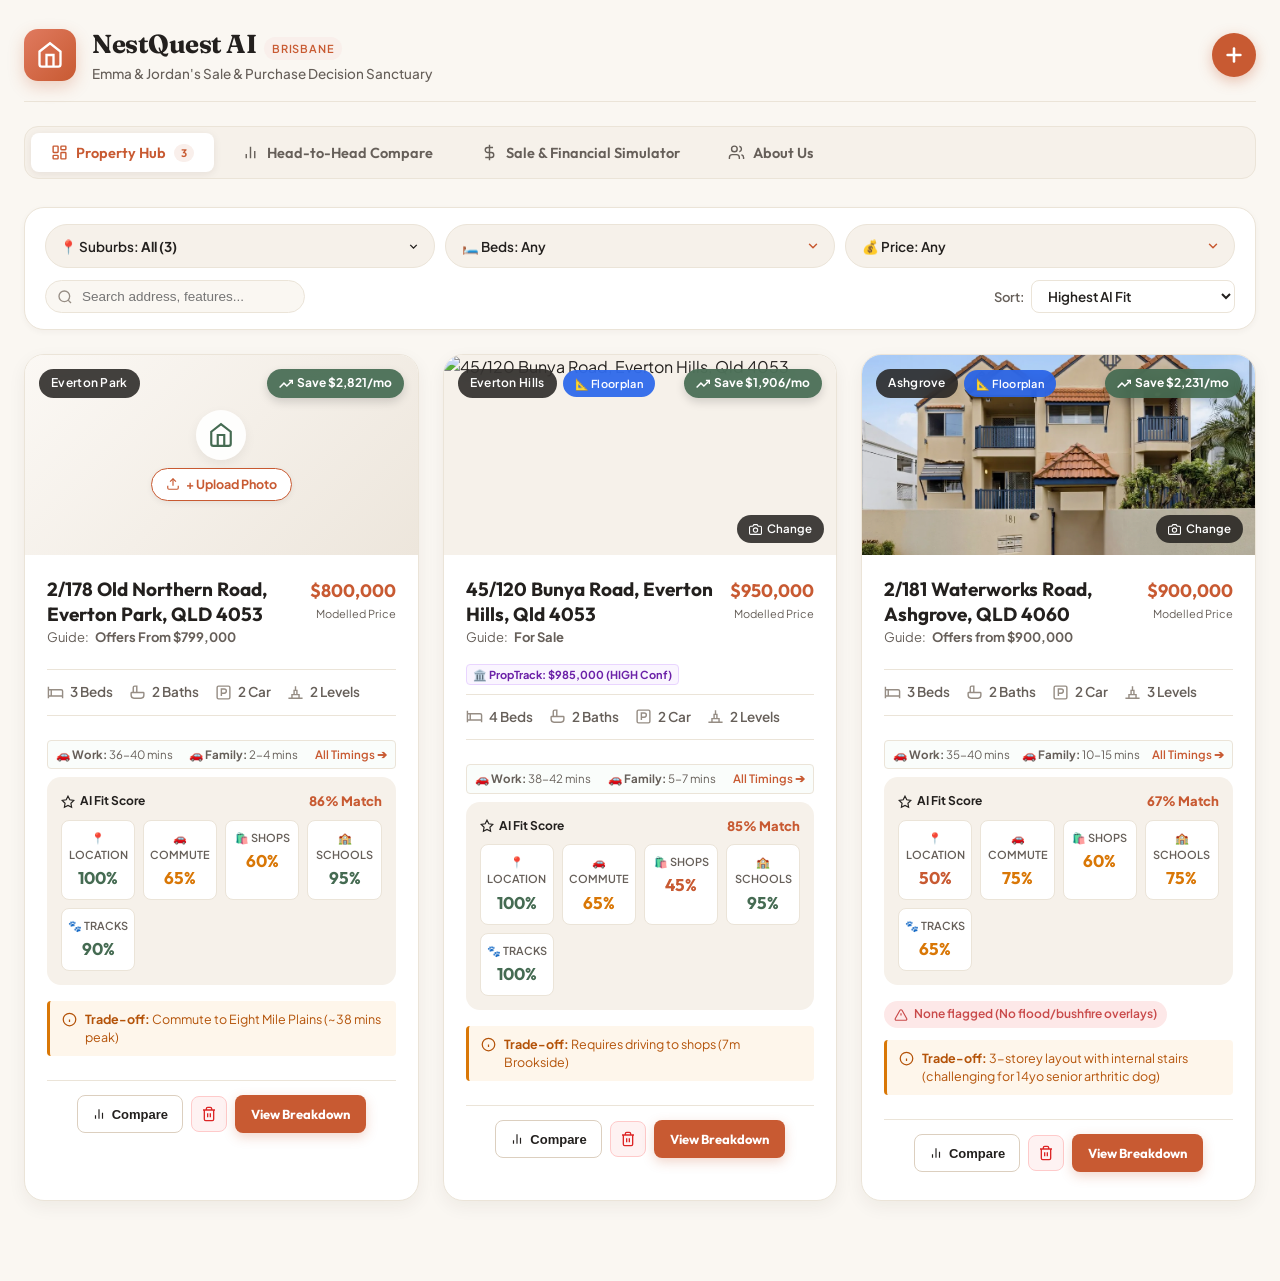
==== commit 7e1f7139: "Simplify app: remove inspection planner & chat page, simplify budget, agent commission % slider, mor" ====
--- a/index.html
+++ b/index.html
@@ -3,14 +3,17 @@
 <head>
   <meta charset="UTF-8">
   <meta name="viewport" content="width=device-width, initial-scale=1.0, maximum-scale=1.0, user-scalable=no, viewport-fit=cover">
-  <link rel="apple-touch-icon" href="images/apple-touch-icon.png">
+  <link rel="apple-touch-icon" sizes="180x180" href="images/apple-touch-icon.png?v=20261105">
+  <link rel="icon" type="image/svg+xml" href="images/favicon.svg?v=20261105">
+  <link rel="icon" type="image/png" sizes="32x32" href="images/favicon-32x32.png?v=20261105">
+  <link rel="icon" type="image/png" sizes="16x16" href="images/favicon-16x16.png?v=20261105">
+  <link rel="manifest" href="manifest.json?v=20261105">
   <meta name="apple-mobile-web-app-capable" content="yes">
   <meta name="apple-mobile-web-app-status-bar-style" content="default">
   <meta name="apple-mobile-web-app-title" content="NestQuest AI">
   <meta name="theme-color" content="#FAF7F2">
   <title>NestQuest AI — Emma & Jordan's Property Suite</title>
   <link rel="stylesheet" href="css/style.css">
-  <link rel="icon" href="data:image/svg+xml,<svg xmlns=%22http://www.w3.org/2000/svg%22 viewBox=%220 0 100 100%22><text y=%22.9em%22 font-size=%2290%22>🏡</text></svg>">
 </head>
 <body>
 
@@ -54,17 +57,6 @@
       <button class="nav-tab-btn" data-tab="compare">
         <svg viewBox="0 0 24 24" fill="none" stroke="currentColor" stroke-width="2"><line x1="18" y1="20" x2="18" y2="10"/><line x1="12" y1="20" x2="12" y2="4"/><line x1="6" y1="20" x2="6" y2="14"/></svg>
         Head-to-Head Compare
-      </button>
-
-      <button class="nav-tab-btn" data-tab="inspections">
-        <svg viewBox="0 0 24 24" fill="none" stroke="currentColor" stroke-width="2"><rect x="3" y="4" width="18" height="18" rx="2" ry="2"/><line x1="16" y1="2" x2="16" y2="6"/><line x1="8" y1="2" x2="8" y2="6"/><line x1="3" y1="10" x2="21" y2="10"/></svg>
-        Inspection Planner
-        <span class="nav-counter" id="nav-inspection-count" style="display: none; background: var(--sage); color: white;">0</span>
-      </button>
-
-      <button class="nav-tab-btn" data-tab="advisor">
-        <svg viewBox="0 0 24 24" fill="none" stroke="currentColor" stroke-width="2"><path d="M12 2a10 10 0 0 1 10 10c0 5.523-4.477 10-10 10a9.96 9.96 0 0 1-4.587-1.11L3 22l1.11-4.413A9.96 9.96 0 0 1 2 12C2 6.477 6.477 2 12 2z"/></svg>
-        AI Advisor & Chat
       </button>
 
       <button class="nav-tab-btn" data-tab="finances">
@@ -150,49 +142,7 @@
       <div id="comparison-view-content"></div>
     </section>
 
-    <!-- TAB: INSPECTION PLANNER -->
-    <section id="view-inspections" class="tab-view" style="display: none;">
-      <div id="inspections-view-content"></div>
-    </section>
-
-    <!-- TAB 3: AI ADVISOR & CHAT -->
-    <section id="view-advisor" class="tab-view" style="display: none;">
-      <div class="ai-advisor-layout">
-        <!-- Sidebar with Presets -->
-        <aside class="advisor-sidebar">
-          <div>
-            <h4 style="font-family: var(--font-serif); font-size: 18px; margin-bottom: 6px;">Decision Prompts</h4>
-            <p style="font-size: 13px; color: var(--text-muted);">Instant AI analysis tailored to your family setup:</p>
-          </div>
-
-          <div class="quick-prompts-list">
-            <button class="prompt-btn">🐾 Which property is safest for our 14yo dog & 16yo cat?</button>
-            <button class="prompt-btn">⚖️ Break down the Morningside vs Everton compromise</button>
-            <button class="prompt-btn">💰 Which property frees up the most monthly cash?</button>
-            <button class="prompt-btn">⚠️ Explain the flood & overland flow risks</button>
-            <button class="prompt-btn">🚗 Eight Mile Plains commute analysis</button>
-          </div>
-
-          <div style="background: var(--bg-card-subtle); padding: 14px; border-radius: var(--radius-md); font-size: 12.5px; color: var(--text-muted); line-height: 1.4;">
-            💡 <em>Antigravity Advisor considers your $1.4M home equity release, commute to Eight Mile Plains, and 4 fur babies.</em>
-          </div>
-        </aside>
-
-        <!-- Chat Panel -->
-        <div class="chat-panel">
-          <div class="chat-history" id="chat-history-container"></div>
-          <div class="chat-input-bar">
-            <input type="text" id="ai-chat-input" placeholder="Ask about properties, compromises, loan savings, or dog accessibility...">
-            <button class="btn-primary" id="btn-send-chat">
-              <svg width="17" height="17" viewBox="0 0 24 24" fill="none" stroke="currentColor" stroke-width="2"><line x1="22" y1="2" x2="11" y2="13"></line><polygon points="22 2 15 22 11 13 2 9 22 2"></polygon></svg>
-              Ask
-            </button>
-          </div>
-        </div>
-      </div>
-    </section>
-
-    <!-- TAB 4: FINANCIAL SIMULATOR -->
+    <!-- TAB 3: FINANCIAL SIMULATOR -->
     <section id="view-finances" class="tab-view" style="display: none;">
       <div id="financial-simulator-content"></div>
     </section>
@@ -511,35 +461,6 @@
       <div style="display: flex; justify-content: flex-end; gap: 10px; margin-top: 22px;">
         <button class="btn-secondary" type="button" onclick="app.closeParkingModal()">Cancel</button>
         <button class="btn-primary" type="button" onclick="app.saveParkingEdit()">Save Parking</button>
-      </div>
-    </div>
-  </div>
-
-  <!-- INSPECTION TIME EDITOR MODAL -->
-  <div class="modal-backdrop" id="inspection-edit-modal">
-    <div class="modal-card" style="max-width: 480px; padding: 24px;">
-      <button class="modal-close-btn" onclick="app.closeInspectionModal()">✕</button>
-      <h3 style="font-family: var(--font-serif); font-size: 20px; margin-bottom: 6px;">🗓️ Open Inspection Time</h3>
-      <p style="font-size: 13px; color: var(--text-muted); margin-bottom: 16px;">
-        Add or update the upcoming open home inspection slot.
-      </p>
-      <div class="form-group">
-        <label style="font-size: 13px; font-weight: 700;">Inspection Schedule Text:</label>
-        <input type="text" id="edit-inspection-input" placeholder="e.g. Sat 7 Nov 9:00 am - 9:30 am">
-      </div>
-      <div style="margin-top: 10px;">
-        <span style="font-size: 11.5px; font-weight: 700; color: var(--text-muted);">Quick Presets:</span>
-        <div class="suggestion-chips-container" style="margin-top: 6px;">
-          <button type="button" class="suggestion-chip" onclick="document.getElementById('edit-inspection-input').value='Sat 7 Nov 9:00 am'">Sat 7 Nov 9:00 am</button>
-          <button type="button" class="suggestion-chip" onclick="document.getElementById('edit-inspection-input').value='Sat 7 Nov 10:15 am'">Sat 7 Nov 10:15 am</button>
-          <button type="button" class="suggestion-chip" onclick="document.getElementById('edit-inspection-input').value='Sat 7 Nov 11:30 am'">Sat 7 Nov 11:30 am</button>
-          <button type="button" class="suggestion-chip" onclick="document.getElementById('edit-inspection-input').value='Thu 5 Nov 4:30 pm'">Thu 5 Nov 4:30 pm</button>
-          <button type="button" class="suggestion-chip" onclick="document.getElementById('edit-inspection-input').value='By Private Appointment'">By Appointment</button>
-        </div>
-      </div>
-      <div style="display: flex; justify-content: flex-end; gap: 10px; margin-top: 22px;">
-        <button class="btn-secondary" type="button" onclick="app.closeInspectionModal()">Cancel</button>
-        <button class="btn-primary" type="button" onclick="app.saveInspectionEdit()">Save Inspection</button>
       </div>
     </div>
   </div>
@@ -698,9 +619,9 @@
   </div>
 
   <!-- Scripts -->
-  <script src="js/calculator.js?v=20261104_1625"></script>
-  <script src="js/ai-engine.js?v=20261104_1625"></script>
-  <script src="js/scraper.js?v=20261104_1625"></script>
-  <script src="js/app.js?v=20261104_1625"></script>
+  <script src="js/calculator.js?v=20261105_0940"></script>
+  <script src="js/ai-engine.js?v=20261105_0940"></script>
+  <script src="js/scraper.js?v=20261105_0940"></script>
+  <script src="js/app.js?v=20261105_0940"></script>
 </body>
 </html>
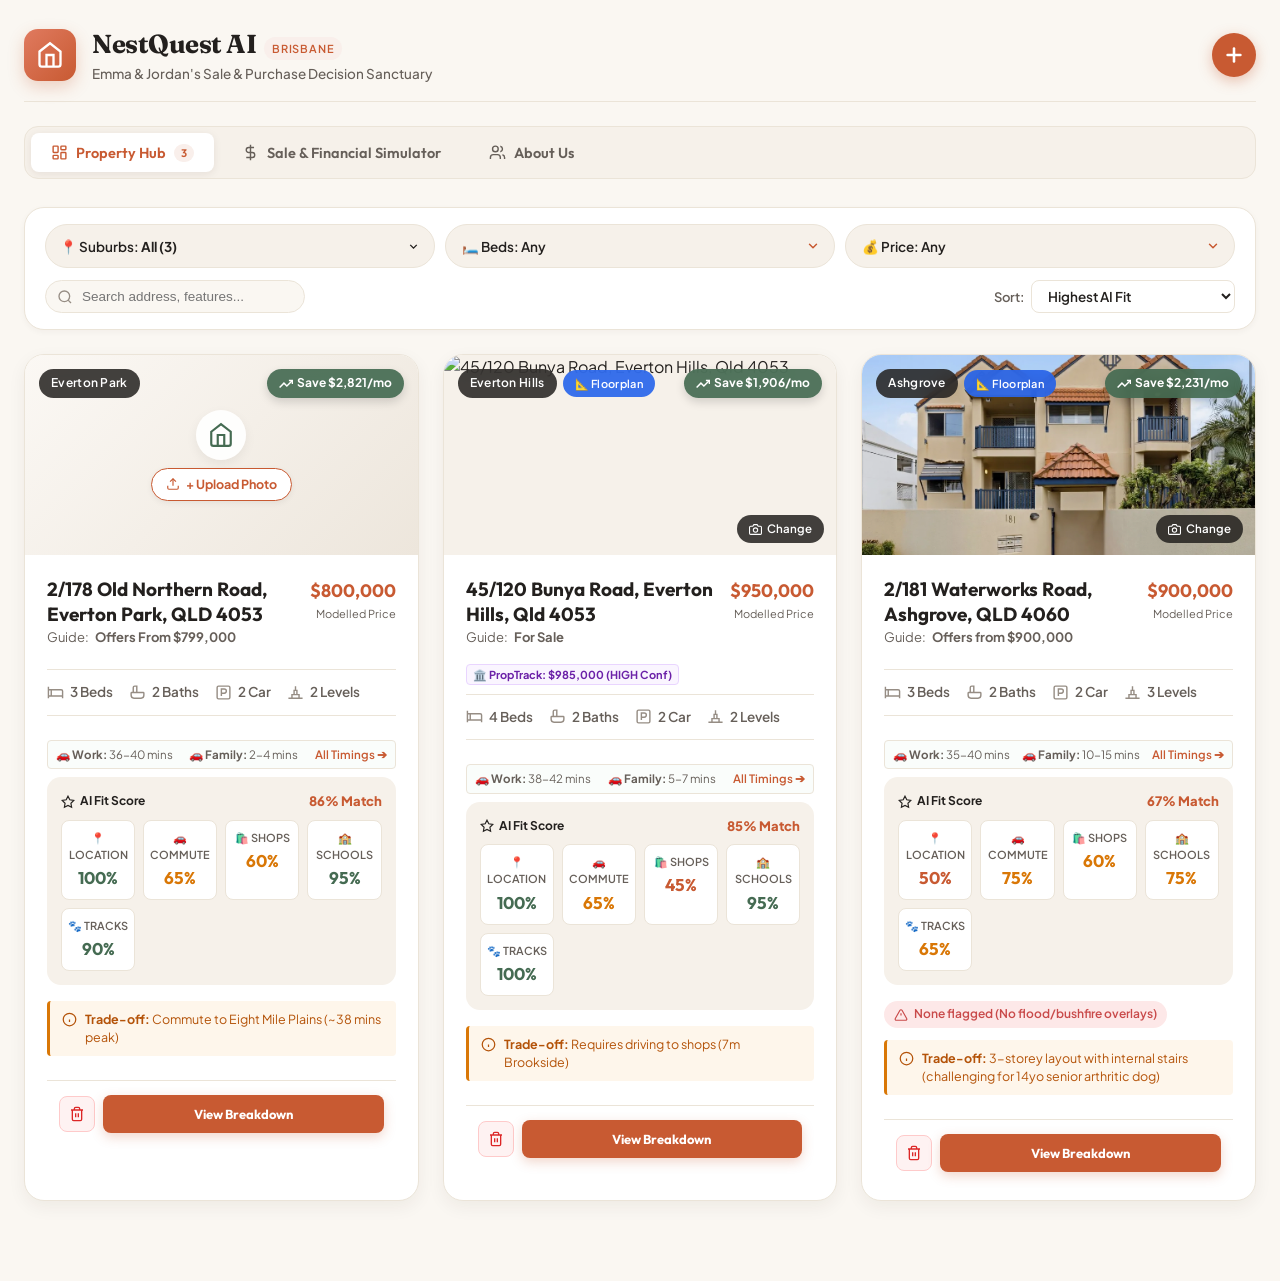
==== commit f4766e41: "Remove Head-to-Head Compare page and buttons for streamlined 3-tab layout" ====
--- a/index.html
+++ b/index.html
@@ -52,11 +52,6 @@
         <svg viewBox="0 0 24 24" fill="none" stroke="currentColor" stroke-width="2"><rect width="7" height="9" x="3" y="3" rx="1"/><rect width="7" height="5" x="14" y="3" rx="1"/><rect width="7" height="9" x="14" y="12" rx="1"/><rect width="7" height="5" x="3" y="16" rx="1"/></svg>
         Property Hub
         <span class="nav-counter" id="nav-prop-count">5</span>
-      </button>
-
-      <button class="nav-tab-btn" data-tab="compare">
-        <svg viewBox="0 0 24 24" fill="none" stroke="currentColor" stroke-width="2"><line x1="18" y1="20" x2="18" y2="10"/><line x1="12" y1="20" x2="12" y2="4"/><line x1="6" y1="20" x2="6" y2="14"/></svg>
-        Head-to-Head Compare
       </button>
 
       <button class="nav-tab-btn" data-tab="finances">
@@ -137,12 +132,7 @@
       <div class="properties-grid" id="properties-grid"></div>
     </section>
 
-    <!-- TAB 2: HEAD-TO-HEAD COMPARE -->
-    <section id="view-compare" class="tab-view" style="display: none;">
-      <div id="comparison-view-content"></div>
-    </section>
-
-    <!-- TAB 3: FINANCIAL SIMULATOR -->
+    <!-- TAB 2: FINANCIAL SIMULATOR -->
     <section id="view-finances" class="tab-view" style="display: none;">
       <div id="financial-simulator-content"></div>
     </section>
@@ -619,9 +609,9 @@
   </div>
 
   <!-- Scripts -->
-  <script src="js/calculator.js?v=20261105_0940"></script>
-  <script src="js/ai-engine.js?v=20261105_0940"></script>
-  <script src="js/scraper.js?v=20261105_0940"></script>
-  <script src="js/app.js?v=20261105_0940"></script>
+  <script src="js/calculator.js?v=20261105_1040"></script>
+  <script src="js/ai-engine.js?v=20261105_1040"></script>
+  <script src="js/scraper.js?v=20261105_1040"></script>
+  <script src="js/app.js?v=20261105_1040"></script>
 </body>
 </html>
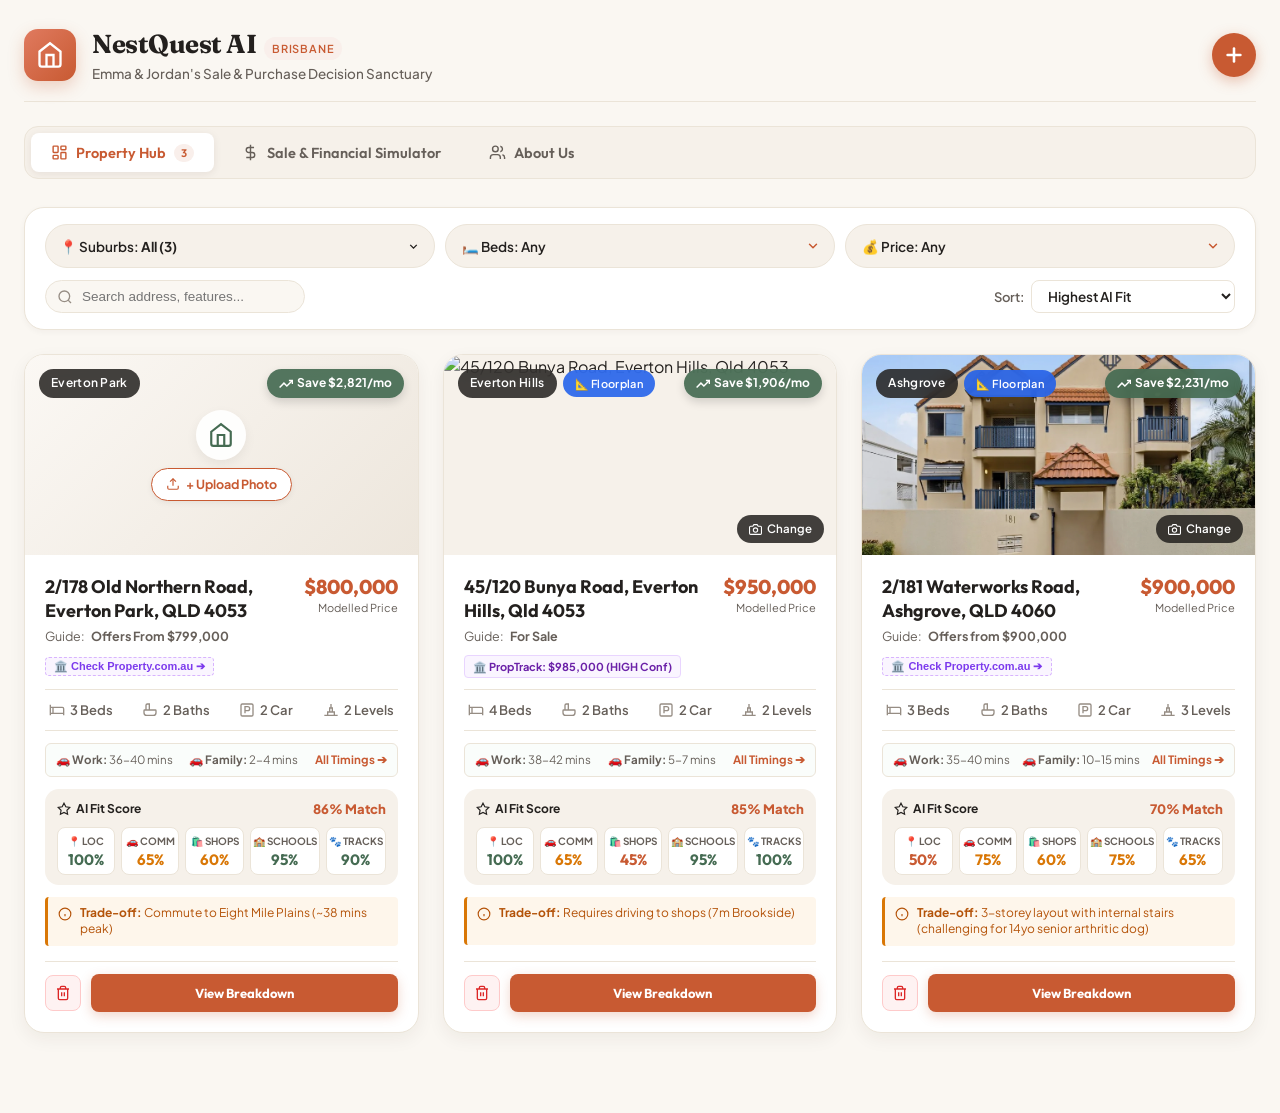
==== commit 55168e88: "Format property cards to align uniformly across grid with consistent heights and slots" ====
--- a/index.html
+++ b/index.html
@@ -13,7 +13,7 @@
   <meta name="apple-mobile-web-app-title" content="NestQuest AI">
   <meta name="theme-color" content="#FAF7F2">
   <title>NestQuest AI — Emma & Jordan's Property Suite</title>
-  <link rel="stylesheet" href="css/style.css">
+  <link rel="stylesheet" href="css/style.css?v=20261105_1110">
 </head>
 <body>
 
@@ -609,9 +609,9 @@
   </div>
 
   <!-- Scripts -->
-  <script src="js/calculator.js?v=20261105_1040"></script>
-  <script src="js/ai-engine.js?v=20261105_1040"></script>
-  <script src="js/scraper.js?v=20261105_1040"></script>
-  <script src="js/app.js?v=20261105_1040"></script>
+  <script src="js/calculator.js?v=20261105_1110"></script>
+  <script src="js/ai-engine.js?v=20261105_1110"></script>
+  <script src="js/scraper.js?v=20261105_1110"></script>
+  <script src="js/app.js?v=20261105_1110"></script>
 </body>
 </html>
--- a/css/style.css
+++ b/css/style.css
@@ -640,6 +640,7 @@
   display: grid;
   grid-template-columns: repeat(auto-fill, minmax(380px, 1fr));
   gap: 24px;
+  align-items: stretch;
 }
 
 /* Property Card */
@@ -653,6 +654,7 @@
   display: flex;
   flex-direction: column;
   position: relative;
+  height: 100%;
 }
 
 .property-card:hover {
@@ -816,122 +818,278 @@
 }
 
 .card-content {
-  padding: 22px;
+  padding: 20px;
   display: flex;
   flex-direction: column;
   flex-grow: 1;
 }
 
+/* Zone 1: Address & Price Header */
 .card-header-row {
   display: flex;
   justify-content: space-between;
   align-items: flex-start;
-  margin-bottom: 8px;
+  min-height: 72px;
+  margin-bottom: 6px;
+  gap: 12px;
+}
+
+.card-header-main {
+  flex-grow: 1;
+  min-width: 0;
 }
 
 .card-address {
   font-family: var(--font-display);
-  font-size: 19px;
+  font-size: 18px;
   font-weight: 700;
   color: var(--text-main);
   line-height: 1.3;
+  min-height: 48px;
+  display: -webkit-box;
+  -webkit-line-clamp: 2;
+  -webkit-box-orient: vertical;
+  overflow: hidden;
+  margin: 0 0 4px 0;
 }
 
 .card-guide-price {
+  font-size: 12.5px;
+  color: var(--text-muted);
+  min-height: 18px;
+  line-height: 18px;
+  display: flex;
+  align-items: center;
+  gap: 6px;
+  white-space: nowrap;
+  overflow: hidden;
+  text-overflow: ellipsis;
+}
+
+.card-price-block {
+  text-align: right;
+  flex-shrink: 0;
+}
+
+.modelled-price-badge {
+  font-family: var(--font-display);
+  font-size: 20px;
+  font-weight: 800;
+  color: var(--terracotta);
+  line-height: 1.2;
+  display: block;
+}
+
+.card-price-label {
+  font-size: 11px;
+  color: var(--text-muted);
+  white-space: nowrap;
+}
+
+/* Zone 2: Consistent Valuation Slot */
+.card-valuation-slot {
+  height: 26px;
+  min-height: 26px;
+  display: flex;
+  align-items: center;
+  margin-bottom: 10px;
+}
+
+.badge-proptrack {
+  background: #FAF5FF;
+  color: #6B21A8;
+  border: 1px solid #E9D5FF;
+  font-size: 11px;
+  font-weight: 700;
+  padding: 2px 8px;
+  border-radius: 4px;
+  display: inline-flex;
+  align-items: center;
+  gap: 4px;
+  white-space: nowrap;
+}
+
+.btn-check-proptrack {
+  background: #FAF5FF;
+  border: 1px dashed #D8B4FE;
+  color: #7C3AED;
+  font-size: 11px;
+  font-weight: 600;
+  cursor: pointer;
+  padding: 2px 8px;
+  border-radius: 4px;
+  display: inline-flex;
+  align-items: center;
+  gap: 4px;
+  transition: all 0.2s ease;
+  white-space: nowrap;
+}
+
+.btn-check-proptrack:hover {
+  background: #F3E8FF;
+  border-color: #9333EA;
+  color: #6B21A8;
+}
+
+/* Zone 3: Specs Row (Bed / Bath / Car / Levels) */
+.specs-row {
+  display: flex;
+  align-items: center;
+  justify-content: space-between;
+  height: 42px;
+  min-height: 42px;
+  padding: 0 4px;
+  border-top: 1px solid var(--border-light);
+  border-bottom: 1px solid var(--border-light);
+  margin-bottom: 12px;
+  box-sizing: border-box;
+}
+
+.spec-item {
+  display: flex;
+  align-items: center;
+  gap: 5px;
   font-size: 13px;
   color: var(--text-muted);
-  margin-bottom: 14px;
-  display: flex;
-  align-items: center;
-  gap: 6px;
-}
-
-.modelled-price-badge {
-  font-family: var(--font-display);
-  font-size: 18px;
-  font-weight: 700;
-  color: var(--terracotta);
-}
-
-/* Feature Spec Chips (Bed / Bath / Car / Levels) */
-.specs-row {
-  display: flex;
-  align-items: center;
-  gap: 16px;
-  padding: 12px 0;
-  border-top: 1px solid var(--border-light);
-  border-bottom: 1px solid var(--border-light);
-  margin-bottom: 16px;
-}
-
-.spec-item {
-  display: flex;
-  align-items: center;
-  gap: 6px;
-  font-size: 13.5px;
-  color: var(--text-muted);
   font-weight: 600;
+  white-space: nowrap;
 }
 
 .spec-item svg {
   color: var(--text-subtle);
-  width: 17px;
-  height: 17px;
-}
-
-/* AI Score Matchers Grid */
+  width: 16px;
+  height: 16px;
+  flex-shrink: 0;
+}
+
+/* Zone 4: Commute Preview Row */
+.card-commute-preview {
+  font-size: 11.5px;
+  color: var(--text-muted);
+  background: #FAFDFB;
+  border: 1px solid var(--border-light);
+  border-radius: 6px;
+  padding: 0 10px;
+  height: 34px;
+  min-height: 34px;
+  display: flex;
+  justify-content: space-between;
+  align-items: center;
+  margin-bottom: 12px;
+  box-sizing: border-box;
+}
+
+.card-commute-item {
+  white-space: nowrap;
+  overflow: hidden;
+  text-overflow: ellipsis;
+}
+
+.card-commute-link {
+  color: var(--terracotta);
+  font-weight: 700;
+  cursor: pointer;
+  white-space: nowrap;
+  flex-shrink: 0;
+}
+
+/* Zone 5: AI Fit Score 5-Pillar Grid */
 .ai-match-container {
   background-color: var(--bg-card-subtle);
   border-radius: var(--radius-md);
-  padding: 14px;
-  margin-bottom: 16px;
+  padding: 10px 12px;
+  margin-bottom: 12px;
+  box-sizing: border-box;
+}
+
+.ai-match-header {
+  display: flex;
+  justify-content: space-between;
+  align-items: center;
+  height: 20px;
+  margin-bottom: 8px;
+}
+
+.ai-match-title {
+  font-size: 12px;
+  font-weight: 700;
+  color: var(--text-main);
+  display: flex;
+  align-items: center;
+  gap: 5px;
+}
+
+.ai-match-score {
+  font-size: 13px;
+  font-weight: 800;
+  color: var(--terracotta);
 }
 
 .match-scores-grid {
   display: grid;
-  grid-template-columns: repeat(3, 1fr);
-  gap: 8px;
+  grid-template-columns: repeat(5, 1fr);
+  gap: 6px;
   text-align: center;
 }
 
 .match-score-cell {
   background: white;
   border-radius: var(--radius-sm);
-  padding: 8px 6px;
+  padding: 6px 2px;
   border: 1px solid var(--border-light);
+  display: flex;
+  flex-direction: column;
+  justify-content: center;
+  align-items: center;
+  min-height: 48px;
+  box-sizing: border-box;
 }
 
 .match-score-label {
-  font-size: 11px;
-  font-weight: 600;
+  font-size: 10px;
+  font-weight: 700;
   text-transform: uppercase;
   color: var(--text-muted);
   margin-bottom: 2px;
+  white-space: nowrap;
+  overflow: hidden;
+  text-overflow: ellipsis;
+  width: 100%;
 }
 
 .match-score-value {
   font-family: var(--font-display);
-  font-size: 17px;
-  font-weight: 700;
+  font-size: 15px;
+  font-weight: 700;
+  line-height: 1.1;
 }
 
 .score-high { color: var(--sage); }
 .score-medium { color: var(--honey); }
 .score-low { color: var(--terracotta); }
 
-/* Compromise / Feature Pill */
+/* Zone 6: Risk Alert & Key Trade-off Slot */
+.card-insights-slot {
+  display: flex;
+  flex-direction: column;
+  gap: 6px;
+  min-height: 52px;
+  margin-bottom: 12px;
+}
+
 .card-compromise-pill {
   display: flex;
   align-items: flex-start;
   gap: 8px;
   background-color: var(--bg-amber-soft);
   border-left: 3px solid var(--honey);
-  padding: 10px 12px;
+  padding: 8px 10px;
   border-radius: 4px;
-  font-size: 12.5px;
+  font-size: 12px;
   color: var(--honey-dark);
-  margin-bottom: 16px;
-  line-height: 1.4;
+  line-height: 1.35;
+  min-height: 48px;
+  box-sizing: border-box;
 }
 
 .card-risk-pill {
@@ -940,23 +1098,25 @@
   gap: 6px;
   background-color: var(--rose-soft);
   color: var(--rose-alert);
-  font-size: 12px;
+  font-size: 11.5px;
   font-weight: 600;
   padding: 4px 10px;
   border-radius: var(--radius-full);
-  margin-bottom: 12px;
   width: fit-content;
 }
 
-/* Card Action Footer */
+/* Zone 7: Pinned Bottom Actions */
 .card-footer {
-  margin-top: auto;
-  display: flex;
-  justify-content: space-between;
-  align-items: center;
-  padding-top: 14px;
-  border-top: 1px solid var(--border-light);
-  gap: 10px;
+  margin-top: auto !important;
+  display: flex !important;
+  justify-content: space-between !important;
+  align-items: center !important;
+  padding: 12px 0 0 0 !important;
+  border-top: 1px solid var(--border-light, #E8E2D8) !important;
+  gap: 10px !important;
+  width: 100% !important;
+  flex-wrap: nowrap !important;
+  box-sizing: border-box;
 }
 
 .compare-checkbox-label {
@@ -1895,15 +2055,18 @@
 
   .card-address {
     font-size: 17px;
+    min-height: auto;
   }
 
   .card-header-row {
     flex-direction: column;
     align-items: flex-start;
     gap: 8px;
-  }
-
-  .card-header-row > div:last-child {
+    min-height: auto;
+  }
+
+  .card-header-row > div:last-child,
+  .card-price-block {
     text-align: left;
     display: flex;
     align-items: baseline;
@@ -2055,49 +2218,7 @@
 }
 
 
-/* Card Footer: Central 3 Buttons (Compare, Recycle Bin, View Breakdown) */
-.card-footer {
-  display: flex !important;
-  justify-content: center !important;
-  align-items: center !important;
-  gap: 8px !important;
-  width: 100% !important;
-  padding: 14px 12px 6px 12px !important;
-  border-top: 1px solid var(--border-light, #E8E2D8);
-  margin-top: 8px;
-  flex-wrap: wrap;
-}
-
-.btn-card-compare {
-  display: inline-flex;
-  align-items: center;
-  justify-content: center;
-  gap: 6px;
-  height: 38px;
-  padding: 0 14px;
-  border-radius: var(--radius-sm, 8px);
-  border: 1.5px solid var(--border-medium, #D4CCC0);
-  background: white;
-  color: var(--text-main, #23201E);
-  font-size: 13px;
-  font-weight: 600;
-  cursor: pointer;
-  transition: all 0.2s ease;
-  flex-shrink: 0;
-}
-
-.btn-card-compare:hover {
-  border-color: var(--sage, #4A6B53);
-  color: var(--sage, #4A6B53);
-  background: #F4F7F4;
-}
-
-.btn-card-compare.active {
-  background: var(--sage, #4A6B53);
-  border-color: var(--sage, #4A6B53);
-  color: white;
-}
-
+/* Card Footer Action Buttons */
 .btn-card-breakdown {
   display: inline-flex;
   align-items: center;
@@ -2107,7 +2228,7 @@
   font-size: 13px;
   font-weight: 700;
   border-radius: var(--radius-sm, 8px);
-  flex-shrink: 0;
+  flex-grow: 1;
 }
 
 
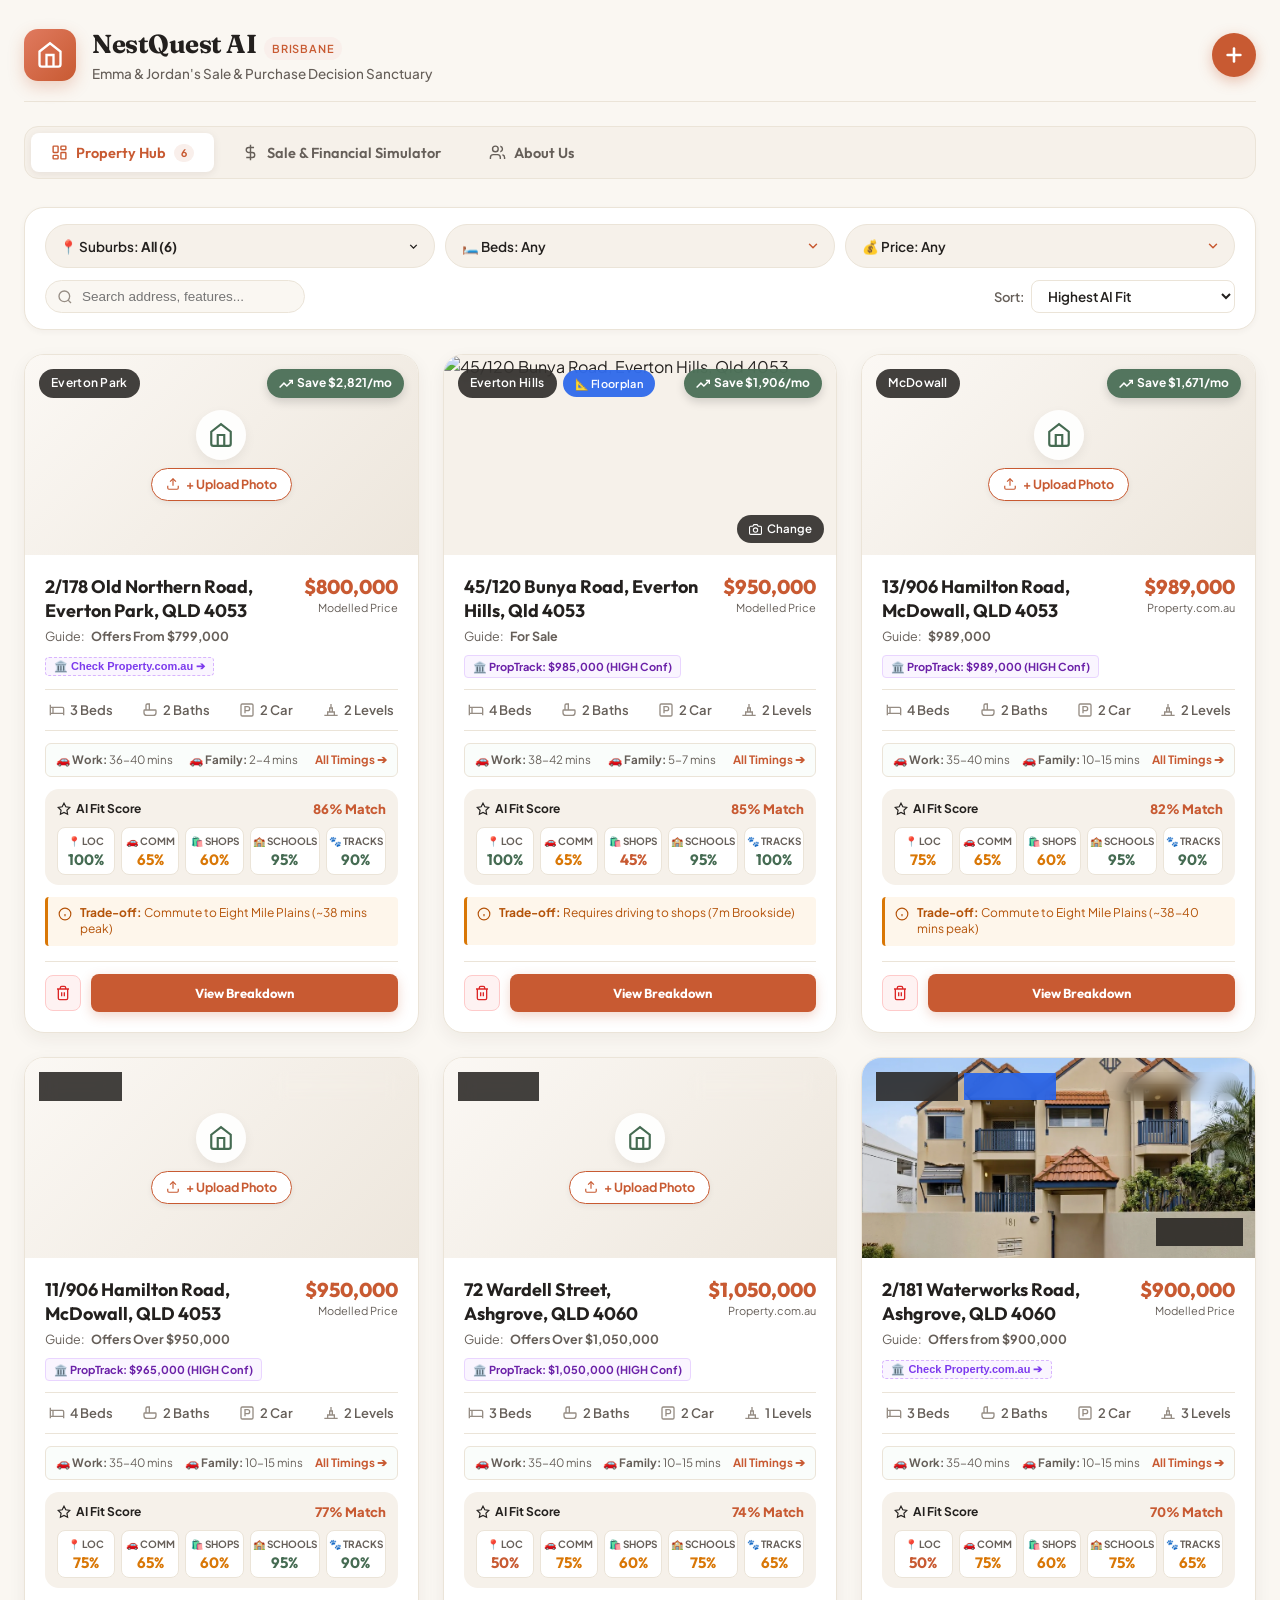
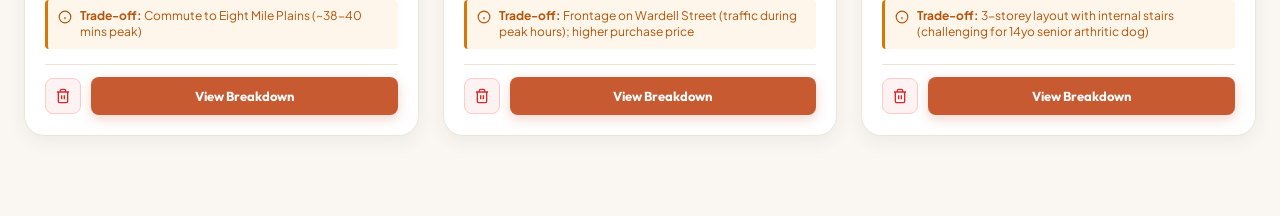
==== commit cbb32d3b: "Add 11/906 Hamilton, 13/906 Hamilton, and 72 Wardell Street to property hub" ====
--- a/index.html
+++ b/index.html
@@ -609,9 +609,9 @@
   </div>
 
   <!-- Scripts -->
-  <script src="js/calculator.js?v=20261105_1110"></script>
-  <script src="js/ai-engine.js?v=20261105_1110"></script>
-  <script src="js/scraper.js?v=20261105_1110"></script>
-  <script src="js/app.js?v=20261105_1110"></script>
+  <script src="js/calculator.js?v=20261105_1128"></script>
+  <script src="js/ai-engine.js?v=20261105_1128"></script>
+  <script src="js/scraper.js?v=20261105_1128"></script>
+  <script src="js/app.js?v=20261105_1128"></script>
 </body>
 </html>
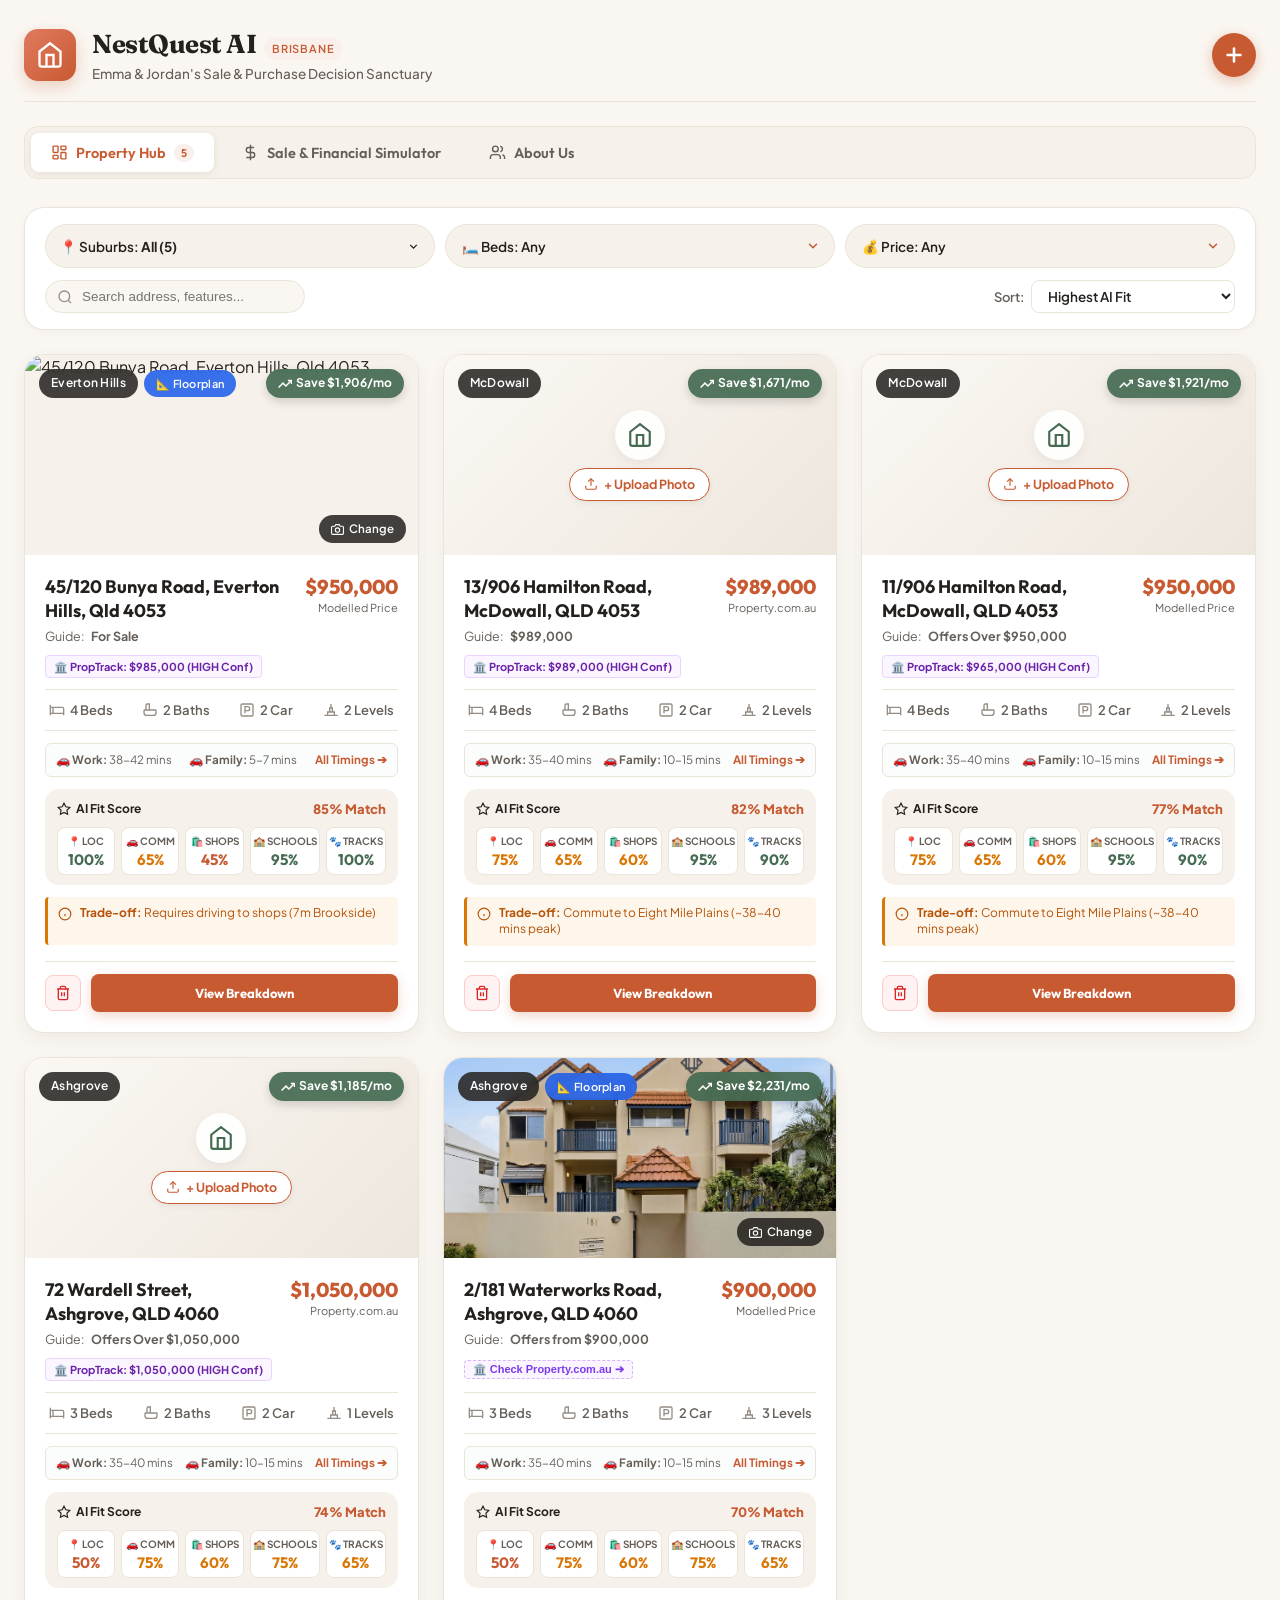
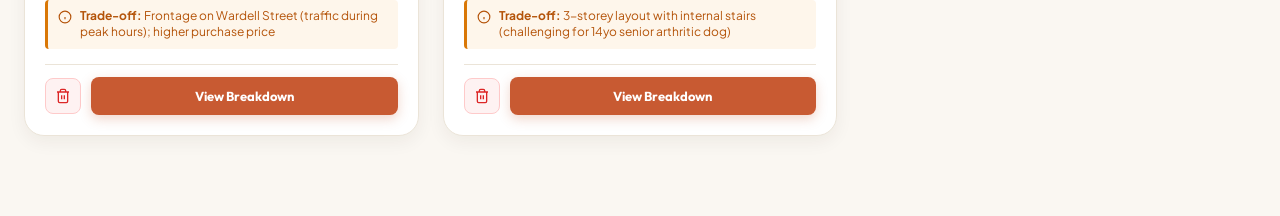
==== commit cdf463a2: "Permanently remove 2/178 Old Northern Road and harden deletion engine against resurrection" ====
--- a/index.html
+++ b/index.html
@@ -13,7 +13,7 @@
   <meta name="apple-mobile-web-app-title" content="NestQuest AI">
   <meta name="theme-color" content="#FAF7F2">
   <title>NestQuest AI — Emma & Jordan's Property Suite</title>
-  <link rel="stylesheet" href="css/style.css?v=20261105_1110">
+  <link rel="stylesheet" href="css/style.css?v=20261105_1144">
 </head>
 <body>
 
@@ -609,9 +609,9 @@
   </div>
 
   <!-- Scripts -->
-  <script src="js/calculator.js?v=20261105_1128"></script>
-  <script src="js/ai-engine.js?v=20261105_1128"></script>
-  <script src="js/scraper.js?v=20261105_1128"></script>
-  <script src="js/app.js?v=20261105_1128"></script>
+  <script src="js/calculator.js?v=20261105_1144"></script>
+  <script src="js/ai-engine.js?v=20261105_1144"></script>
+  <script src="js/scraper.js?v=20261105_1144"></script>
+  <script src="js/app.js?v=20261105_1144"></script>
 </body>
 </html>
